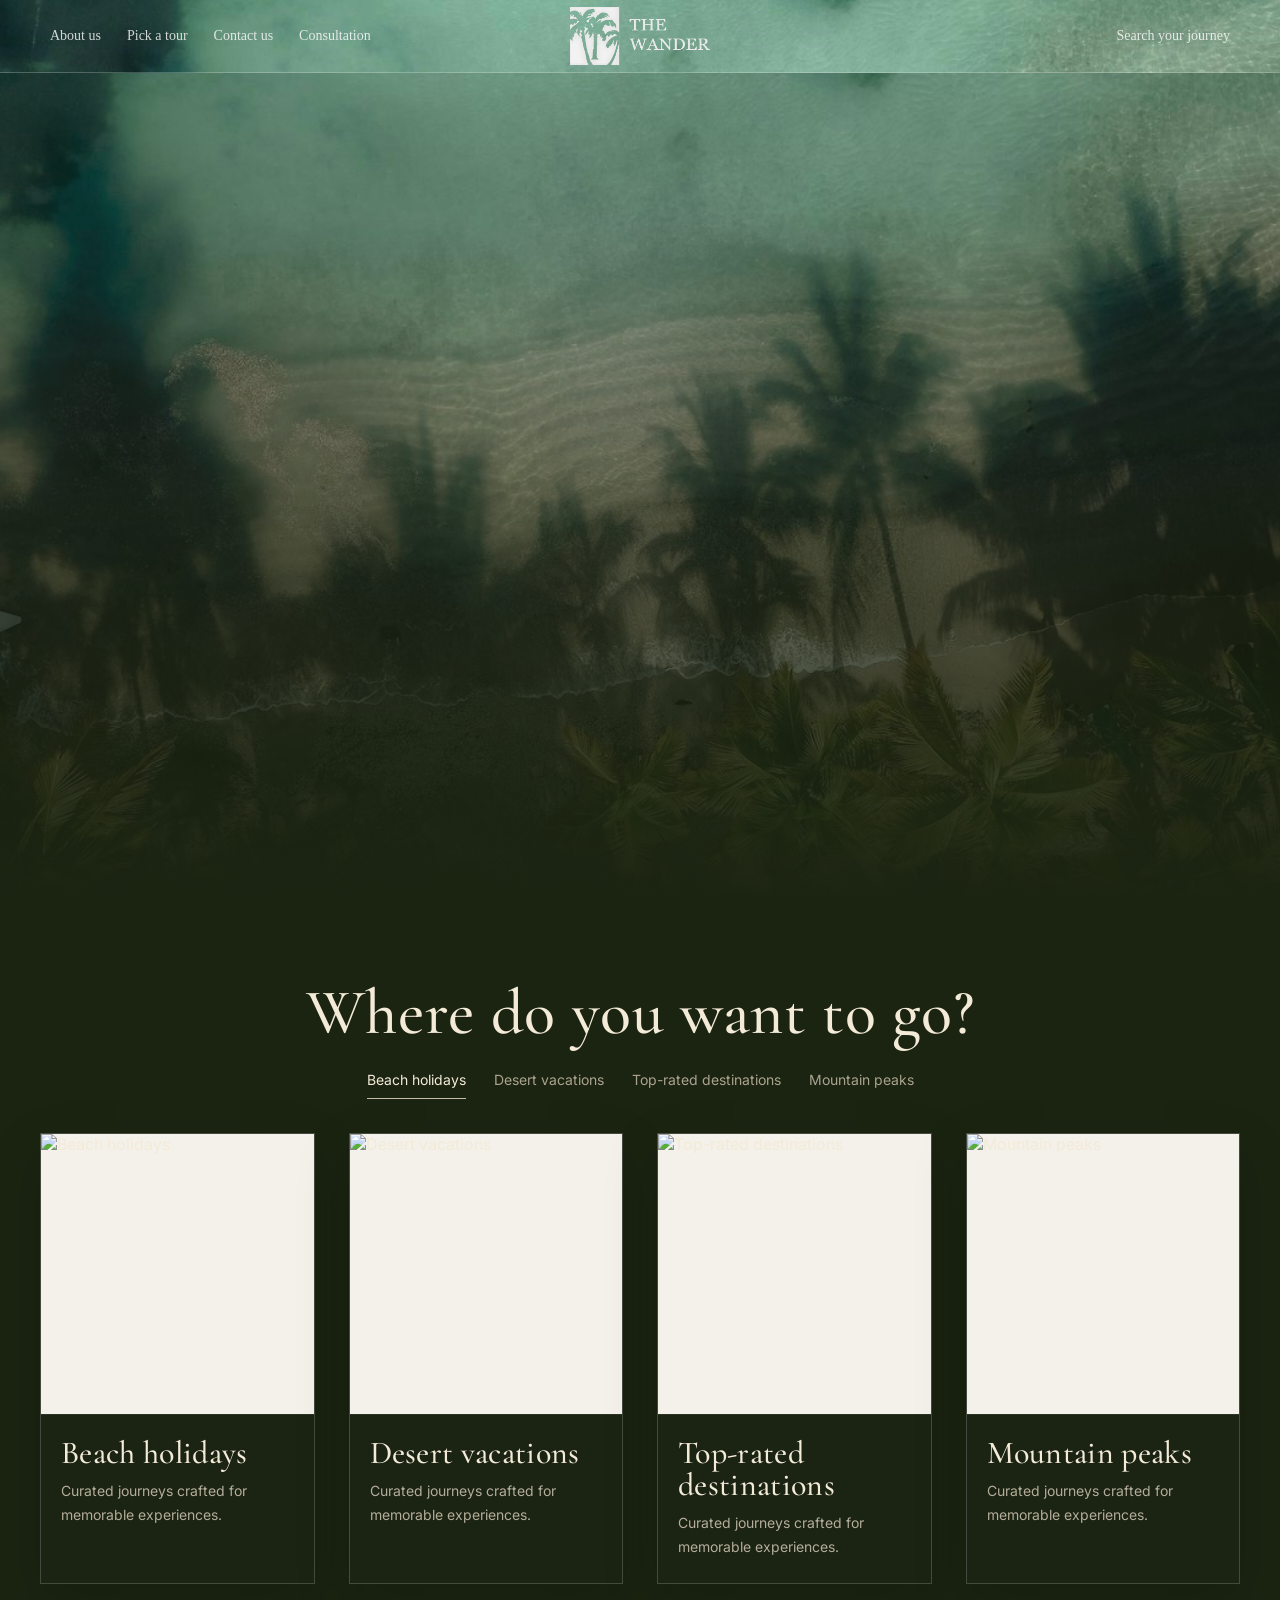
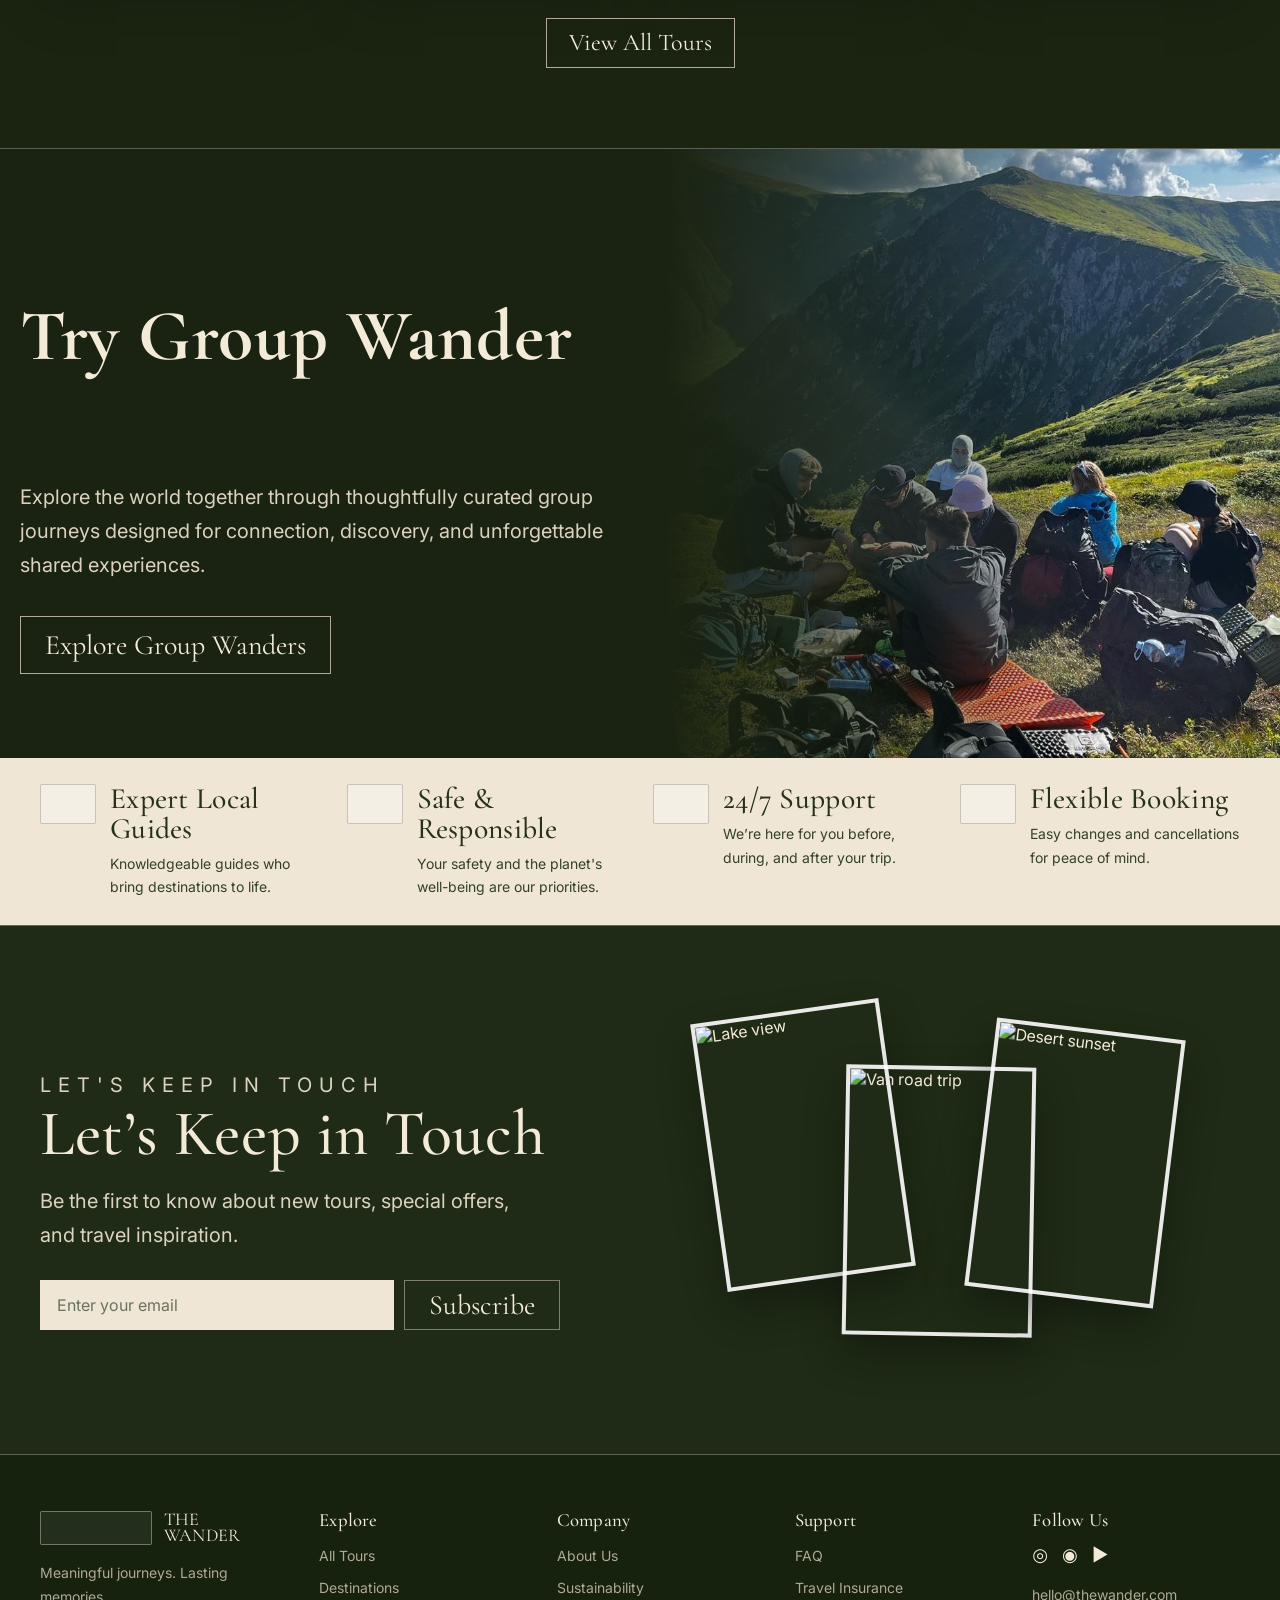
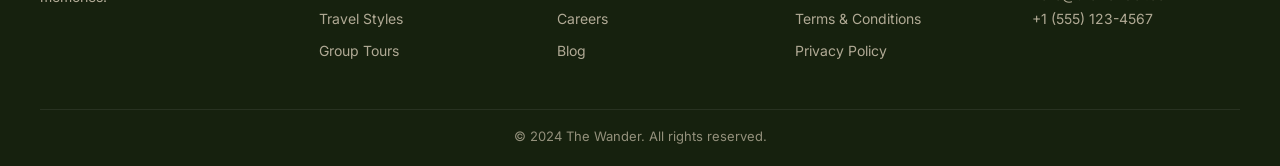
==== the_wander_landing_page_html.html @ 87c117bf "updated project" ====
<!DOCTYPE html>
    <html lang="en">
    <head>
      <meta charset="UTF-8" />
      <meta name="viewport" content="width=device-width, initial-scale=1.0" />
      <title>The Wander</title>
      <link rel="preconnect" href="https://fonts.googleapis.com">
      <link rel="preconnect" href="https://fonts.gstatic.com" crossorigin>
      <link href="https://fonts.googleapis.com/css2?family=Cormorant+Garamond:wght@400;500;600;700&family=Inter:wght@400;500;600&display=swap" rel="stylesheet">
      <style>
        :root {
          --bg: #1f2b16;
          --bg-2: #1b2411;
          --green: #202b16;
          --cream: #f3ead8;
          --cream-2: #efe6d6;
          --line: rgba(255, 255, 255, 0.18);
          --line-2: rgba(255, 255, 255, 0.3);
          --muted: rgba(243, 234, 216, 0.78);
        }

        * { box-sizing: border-box; }
        html { scroll-behavior: smooth; }
        body {
          margin: 0;
          font-family: 'Inter', system-ui, sans-serif;
          background: var(--bg);
          color: var(--cream);
        }
        a { color: inherit; text-decoration: none; }
        img { display: block; width: 100%; height: 100%; object-fit: cover; }

        .container {
          width: min(1200px, calc(100% - 40px));
          margin: 0 auto;
        }

        .serif {
          font-family: 'Cormorant Garamond', Georgia, serif;
          letter-spacing: 0.01em;
        }

          .topbar {
              position: relative;
              z-index: 20;
              background-image: url('header.jpg');
              background-size: cover;
              background-position: center;
              background-repeat: no-repeat;
              border-bottom: 1px solid rgba(255,255,255,0.22);
              backdrop-filter: blur(20px);
          }

          .topbar .container {
              width: 100%;
              padding: 0 50px;
          }
        .logo-image {
              width: 140px;
              height: auto;
              object-fit: contain;
              display: block;
          }
        .topbar-inner {
          min-height: 72px;
          display: grid;
          grid-template-columns: 1fr auto 1fr;
          align-items: center;
          gap: 20px;
        }
          .nav {
              display: flex;
              align-items: center;
              gap: 26px;
              font-size: 14px;
              color: rgba(255, 255, 255,0.8);
              white-space: nowrap;
              font-family: Georgia, serif;
          }


              .nav.left {
                  justify-content: flex-start;
                  justify-self: start;
              }


        .nav.right {
                  justify-content: flex-end;
                  justify-self: end;
              }
        .nav a:hover { color: #fff; }

        .brand {
          display: inline-flex;
          align-items: center;
          gap: 12px;
          justify-self: center;
        }
        .logo-placeholder {
          width: 112px;
          height: 34px;
          border: 1px solid rgba(255,255,255,0.35);
          background: rgba(255,255,255,0.06);
          border-radius: 2px;
          display: inline-block;
          flex-shrink: 0;
        }
        .feature-icon-placeholder {
          width: 56px;
          height: 40px;
          border: 1px solid rgba(38,49,26,0.22);
          background: rgba(255,255,255,0.35);
          border-radius: 2px;
          flex-shrink: 0;
        }
        .brand-text {
          line-height: 0.88;
          text-align: left;
          font-size: 18px;
        }
        .brand-text span { display: block; }

        .hero {
          position: relative;
          min-height: 92vh;
          overflow: hidden;
          border-bottom: none;
        }
          .hero-bg {
              position: absolute;
              inset: 0;
              background: radial-gradient(circle at 50% 30%, rgba(255,255,255,0.12), transparent 24%), linear-gradient(180deg, rgba(18, 28, 14, 0.18) 0%, #1b2411 100%), url('main_bg.jpg') center/cover no-repeat;
          }
          .hero-content {
              display: flex;
              align-items: flex-end;
              padding: 60px 0 40px;
          }
          .hero-copy {
              max-width: 600px;
              margin-left: 0;
          }
          .hero-main {
              display: flex;
              align-items: center;
              justify-content: space-between;
              gap: 40px;
              width: 100%;
          }
        h1 {
          margin: 0;
          font-size: clamp(3.5rem, 9vw, 6.8rem);
          line-height: 0.94;
          font-weight: 600;
          color: #fff7ea;
        }
          h2 {
              display: block;
              font-size: 4.5em;
              margin-block-start: 0.83em;
              margin-block-end: 0.83em;
              margin-inline-start: 0px;
              margin-inline-end: 0px;
              font-weight: bold;
              unicode-bidi: isolate;
          }
          .hero h1,
          .hero p {
              font-family: 'Cormorant Garamond', Georgia, serif;
              font-size: clamp(2.6rem, 6vw, 4.5rem)
          }
          .hero-copy p {
              margin: 22px 0 0;
              max-width: 540px;
              font-size: 1rem;
              line-height: 1.6;
              color: rgba(243, 234, 216, 0.92);
          }
        .btn {
          display: inline-flex;
          align-items: center;
          justify-content: center;
          border: 1px solid rgba(239, 228, 209, 0.7);
          padding: 14px 24px;
          font-family: 'Cormorant Garamond', Georgia, serif;
          font-size: 28px;
          line-height: 1;
          color: var(--cream);
          transition: 0.2s ease;
          background: transparent;
        }
        .btn:hover { background: rgba(246, 236, 220, 0.08); }
        .hero-cta {
          display: flex;
          justify-content: flex-end;
        }

        .section {
          padding: 80px 0;
          border-bottom: none;
        }
          .section.dark {
              background: #1b2411;
          }
          .section.alt {
              background: #1a2311;
              border-top: 1px solid rgba(255,255,255,0.28);
              padding: 0;
          }
        .title-center {
          text-align: center;
          margin-bottom: 26px;
        }
        .title-center h2,
        .split-title h2,
        .newsletter h2,
        .footer h3 {
          margin: 0;
          font-family: 'Cormorant Garamond', Georgia, serif;
          font-weight: 500;
          line-height: 1;
          color: var(--cream);
        }
        .title-center h2 { font-size: clamp(2.6rem, 5vw, 4.4rem); }
        .split-title h2,
        .newsletter h2 { font-size: clamp(2.8rem, 5vw, 4.5rem); }
        .eyebrow {
          margin: 0 0 12px;
          text-transform: uppercase;
          letter-spacing: 0.35em;
          font-size: 11px;
          color: rgba(217, 205, 179, 0.75);
        }

        .tabs {
          display: flex;
          flex-wrap: wrap;
          justify-content: center;
          gap: 28px;
          margin: 0 auto 34px;
          padding: 0;
          list-style: none;
          color: rgba(215, 204, 183, 0.76);
          font-size: 14px;
        }
        .tabs li {
          padding-bottom: 10px;
          border-bottom: 1px solid transparent;
        }
        .tabs li.active {
          color: var(--cream);
          border-bottom-color: rgba(215, 204, 183, 0.9);
        }

        .cards {
          display: grid;
          grid-template-columns: repeat(4, 1fr);
          gap: 34px;
          margin-top: 34px;
        }
        .card {
          border: 1px solid rgba(255,255,255,0.18);
          background: #1b2313;
          overflow: hidden;
          box-shadow: 0 20px 50px rgba(0,0,0,0.18);
        }
        .card .image-wrap {
          height: 280px;
          background: #f4f1ea;
        }
        .card .content {
          padding: 22px 20px 24px;
          border-top: 1px solid rgba(255,255,255,0.08);
        }
        .card h3 {
          margin: 0;
          font-family: 'Cormorant Garamond', Georgia, serif;
          font-size: 2rem;
          font-weight: 500;
          line-height: 1;
        }
        .card p {
          margin: 10px 0 0;
          font-size: 14px;
          line-height: 1.7;
          color: rgba(213, 204, 183, 0.82);
        }

        .center-btn { display: flex; justify-content: center; margin-top: 34px; }
        .center-btn .btn { font-size: 24px; padding: 12px 22px; }

        .split {
          display: grid;
          grid-template-columns: minmax(0, 1fr) 48vw;
          min-height: 520px;
          align-items: stretch;
          width: 100%;
          max-width: 100%;
        }
        .split-copy {
          display: flex;
          align-items: center;
          padding: 84px 0;
        }
        .split-copy p {
          max-width: 620px;
          font-size: 20px;
          line-height: 1.7;
          color: rgba(239, 229, 210, 0.9);
          margin: 0;
        }
        .split-image {
          position: relative;
          min-height: 100%;
          overflow: hidden;
        }
          .split-image::before {
              content: '';
              position: absolute;
              inset: 0;
              background: linear-gradient(90deg, #1a2311 0%,  rgba(31,43,22,0) 70%);
              z-index: 1;
              pointer-events: none;
          }
        .split-image img {
          position: absolute;
          inset: 0;
          width: 100%;
          height: 100%;
          object-fit: cover;
          object-position: center 45%;
        }

        .features {
          background: var(--cream-2);
          color: #26311a;
          padding: 26px 0;
        }
        .feature-grid {
          display: grid;
          grid-template-columns: repeat(4, 1fr);
          gap: 26px;
        }
        .feature {
          display: flex;
          align-items: flex-start;
          gap: 14px;
        }
        .icon {
          width: 44px;
          height: 44px;
          min-width: 44px;
          border-radius: 50%;
          border: 1px solid rgba(38,49,26,0.2);
          display: grid;
          place-items: center;
          font-size: 18px;
          line-height: 1;
        }
        .feature h4 {
          margin: 0;
          font-family: 'Cormorant Garamond', Georgia, serif;
          font-size: 1.85rem;
          font-weight: 500;
          line-height: 1;
        }
        .feature p {
          margin: 8px 0 0;
          font-size: 14px;
          line-height: 1.7;
          color: #33402a;
        }

        .newsletter {
          position: relative;
          overflow: hidden;
          background: #1f2b16;
          padding: 84px 0;
          border-top: 1px solid rgba(255,255,255,0.28);
          border-bottom: none;
        }
        .newsletter .grid {
          display: grid;
          grid-template-columns: 1fr 1fr;
          gap: 40px;
          align-items: center;
        }
        .newsletter p {
          margin: 18px 0 0;
          max-width: 480px;
          font-size: 20px;
          line-height: 1.7;
          color: rgba(239, 229, 210, 0.9);
        }
        .form-row {
          display: flex;
          gap: 10px;
          margin-top: 28px;
          max-width: 520px;
        }
        .form-row input {
          flex: 1;
          height: 50px;
          border: 1px solid rgba(239,228,209,0.25);
          background: var(--cream-2);
          color: #1f2915;
          padding: 0 16px;
          outline: none;
          font: inherit;
        }
        .form-row input::placeholder { color: #6b725f; }
        .form-row button {
          height: 50px;
          border: 1px solid rgba(239,228,209,0.45);
          background: transparent;
          color: var(--cream);
          padding: 0 24px;
          font-family: 'Cormorant Garamond', Georgia, serif;
          font-size: 28px;
          cursor: pointer;
        }
        .polaroids {
          position: relative;
          height: 360px;
        }
        .polaroids img {
          position: absolute;
          width: 190px;
          height: 270px;
          object-fit: cover;
          box-shadow: 0 20px 40px rgba(0,0,0,0.3);
          border: 4px solid rgba(255,255,255,0.9);
        }
        .p1 { left: 48px; top: 0; transform: rotate(-8deg); }
        .p2 { left: 184px; top: 56px; transform: rotate(1deg); }
        .p3 { left: 320px; top: 18px; transform: rotate(7deg); }

        .footer {
          background: #16210e;
          padding: 56px 0 22px;
        }
        .footer-grid {
          display: grid;
          grid-template-columns: 1.2fr 1fr 1fr 1fr 1fr;
          gap: 30px;
        }
        .footer .logo { display: flex; align-items: center; gap: 12px; }
        .footer .logo .brand-text { font-size: 18px; }
        .footer p, .footer li {
          color: rgba(215, 204, 183, 0.8);
          font-size: 14px;
          line-height: 1.7;
          margin: 0;
        }
        .footer ul {
          list-style: none;
          padding: 0;
          margin: 14px 0 0;
        }
        .footer li { margin-bottom: 8px; }
        .socials {
          display: flex;
          gap: 14px;
          margin: 14px 0 18px;
          font-size: 18px;
        }
        .copyright {
          margin-top: 38px;
          padding-top: 18px;
          border-top: 1px solid rgba(255,255,255,0.08);
          text-align: center;
          color: rgba(215, 204, 183, 0.65);
          font-size: 13px;
        }

        @media (max-width: 1100px) {
          .cards, .feature-grid, .footer-grid, .newsletter .grid, .split {
            grid-template-columns: 1fr 1fr;
          }
          .split { min-height: auto; }
          .split-copy { padding: 36px 0; }
          .split-image { min-height: 380px; }
          .p1 { left: 26px; }
          .p2 { left: 164px; }
          .p3 { left: 296px; }
        }

        @media (max-width: 760px) {
          .container { width: min(100% - 24px, 1200px); }
          .topbar-inner {
            grid-template-columns: 1fr auto;
            grid-template-areas:
              "brand brand"
              "nav nav";
            padding: 10px 0 14px;
          }
          .nav.left, .nav.right { display: none; }
          .brand { grid-column: 1 / -1; }
          .hero-content { padding-top: 44px; }
          .hero-cta { justify-content: flex-start; margin-top: 28px; }
          .btn { font-size: 22px; }
          .cards, .feature-grid, .footer-grid, .newsletter .grid, .split { grid-template-columns: 1fr; }
          .split-image { min-height: 320px; }
          .newsletter p, .split-copy p { font-size: 18px; }
          .form-row { flex-direction: column; }
          .form-row button { width: 100%; }
          .polaroids { height: 300px; }
          .polaroids img { width: 150px; height: 220px; }
          .p1 { left: 0; }
          .p2 { left: 100px; top: 34px; }
          .p3 { left: 200px; top: 10px; }
        }
      </style>
    </head>
    <body>
      <header class="topbar">
        <div class="container topbar-inner">
          <nav class="nav left">
            <a href="#about">About us</a>
            <a href="#tours">Pick a tour</a>
            <a href="#contact">Contact us</a>
            <a href="#consultation">Consultation</a>
          </nav>

          <a href="#top" class="brand">
              <img src="logo_1.png" alt="The Wander Logo" class="logo-image">
          </a>

          <nav class="nav right">
            <a href="#search">Search your journey</a>
          </nav>
        </div>
      </header>

      <main id="top">
        <section class="hero">
          <div class="hero-bg"></div>
          <div class="container hero-content">
              <div class="hero-main">
                  <div class="hero-copy">
                      <h1 class="serif">Wander With Intention.</h1>
                      <p>A night of inspiration, connection, and a chance to make a real impact</p>
                  </div>

                  <div class="hero-cta">
                      <a class="btn" href="#tours">Find Your Trip</a>
                  </div>
              </div>
          </div>
        </section>

        <section id="tours" class="section dark">
          <div class="container">
            <div class="title-center">
              <h2 class="serif">Where do you want to go?</h2>
            </div>

            <ul class="tabs">
              <li class="active">Beach holidays</li>
              <li>Desert vacations</li>
              <li>Top-rated destinations</li>
              <li>Mountain peaks</li>
            </ul>

            <div class="cards">
              <article class="card">
                <div class="image-wrap"><img src="https://images.unsplash.com/photo-1500375592092-40eb2168fd21?auto=format&fit=crop&w=900&q=80" alt="Beach holidays"></div>
                <div class="content">
                  <h3 class="serif">Beach holidays</h3>
                  <p>Curated journeys crafted for memorable experiences.</p>
                </div>
              </article>
              <article class="card">
                <div class="image-wrap"><img src="https://images.unsplash.com/photo-1509316785289-025f5b846b35?auto=format&fit=crop&w=900&q=80" alt="Desert vacations"></div>
                <div class="content">
                  <h3 class="serif">Desert vacations</h3>
                  <p>Curated journeys crafted for memorable experiences.</p>
                </div>
              </article>
              <article class="card">
                <div class="image-wrap"><img src="https://images.unsplash.com/photo-1501785888041-af3ef285b470?auto=format&fit=crop&w=900&q=80" alt="Top-rated destinations"></div>
                <div class="content">
                  <h3 class="serif">Top-rated destinations</h3>
                  <p>Curated journeys crafted for memorable experiences.</p>
                </div>
              </article>
              <article class="card">
                <div class="image-wrap"><img src="https://images.unsplash.com/photo-1464822759023-fed622ff2c3b?auto=format&fit=crop&w=900&q=80" alt="Mountain peaks"></div>
                <div class="content">
                  <h3 class="serif">Mountain peaks</h3>
                  <p>Curated journeys crafted for memorable experiences.</p>
                </div>
              </article>
            </div>

            <div class="center-btn">
              <a class="btn" href="#">View All Tours</a>
            </div>
          </div>
        </section>

        <section id="about" class="section alt">
          <div class="split">
            <div class="split-copy">
              <div class="container">
              <div>
                <h2 class="serif">Try Group Wander</h2>
                <p style="margin-top: 100px;">
                  Explore the world together through thoughtfully curated group journeys designed for connection,
                  discovery, and unforgettable shared experiences.
                </p>
                <div style="margin-top: 34px;">
                  <a class="btn" href="#contact">Explore Group Wanders</a>
                </div>
              </div>
            </div>
            </div>
            <div class="split-image">
              <img src="group.png" alt="Group hiking">
            </div>
          </div>
        </section>

        <section class="features">
          <div class="container feature-grid">
            <div class="feature">
              <div class="feature-icon-placeholder" aria-hidden="true"></div>
              <div>
                <h4 class="serif">Expert Local Guides</h4>
                <p>Knowledgeable guides who bring destinations to life.</p>
              </div>
            </div>
            <div class="feature">
              <div class="feature-icon-placeholder" aria-hidden="true"></div>
              <div>
                <h4 class="serif">Safe &amp; Responsible</h4>
                <p>Your safety and the planet's well-being are our priorities.</p>
              </div>
            </div>
            <div class="feature">
              <div class="feature-icon-placeholder" aria-hidden="true"></div>
              <div>
                <h4 class="serif">24/7 Support</h4>
                <p>We’re here for you before, during, and after your trip.</p>
              </div>
            </div>
            <div class="feature">
              <div class="feature-icon-placeholder" aria-hidden="true"></div>
              <div>
                <h4 class="serif">Flexible Booking</h4>
                <p>Easy changes and cancellations for peace of mind.</p>
              </div>
            </div>
          </div>
        </section>

        <section id="consultation" class="newsletter">
          <div class="container grid">
            <div>
              <p class="eyebrow">Let's Keep in Touch</p>
              <h2 class="serif">Let’s Keep in Touch</h2>
              <p>Be the first to know about new tours, special offers, and travel inspiration.</p>
              <div class="form-row">
                <input type="email" placeholder="Enter your email" />
                <button type="button">Subscribe</button>
              </div>
            </div>

            <div class="polaroids" aria-hidden="true">
              <img class="p1" src="https://images.unsplash.com/photo-1506744038136-46273834b3fb?auto=format&fit=crop&w=700&q=80" alt="Lake view" />
              <img class="p2" src="https://images.unsplash.com/photo-1500530855697-b586d89ba3ee?auto=format&fit=crop&w=700&q=80" alt="Van road trip" />
              <img class="p3" src="https://images.unsplash.com/photo-1507525428034-b723cf961d3e?auto=format&fit=crop&w=700&q=80" alt="Desert sunset" />
            </div>
          </div>
        </section>
      </main>

      <footer id="contact" class="footer" style="border-top: 1px solid rgba(255,255,255,0.28);">
        <div class="container">
          <div class="footer-grid">
            <div>
              <div class="logo">
                <div class="logo-placeholder" aria-hidden="true"></div>
                <div class="brand-text serif">
                  <span>THE</span>
                  <span>WANDER</span>
                </div>
              </div>
              <p style="margin-top: 16px;">Meaningful journeys. Lasting memories.</p>
            </div>

            <div>
              <h3 class="serif">Explore</h3>
              <ul>
                <li>All Tours</li>
                <li>Destinations</li>
                <li>Travel Styles</li>
                <li>Group Tours</li>
              </ul>
            </div>

            <div>
              <h3 class="serif">Company</h3>
              <ul>
                <li>About Us</li>
                <li>Sustainability</li>
                <li>Careers</li>
                <li>Blog</li>
              </ul>
            </div>

            <div>
              <h3 class="serif">Support</h3>
              <ul>
                <li>FAQ</li>
                <li>Travel Insurance</li>
                <li>Terms &amp; Conditions</li>
                <li>Privacy Policy</li>
              </ul>
            </div>

            <div>
              <h3 class="serif">Follow Us</h3>
              <div class="socials" aria-label="Social links">
                <span>◎</span>
                <span>◉</span>
                <span>▶</span>
              </div>
              <p>hello@thewander.com</p>
              <p>+1 (555) 123-4567</p>
            </div>
          </div>

          <div class="copyright">© 2024 The Wander. All rights reserved.</div>
        </div>
      </footer>
    </body>
    </html>
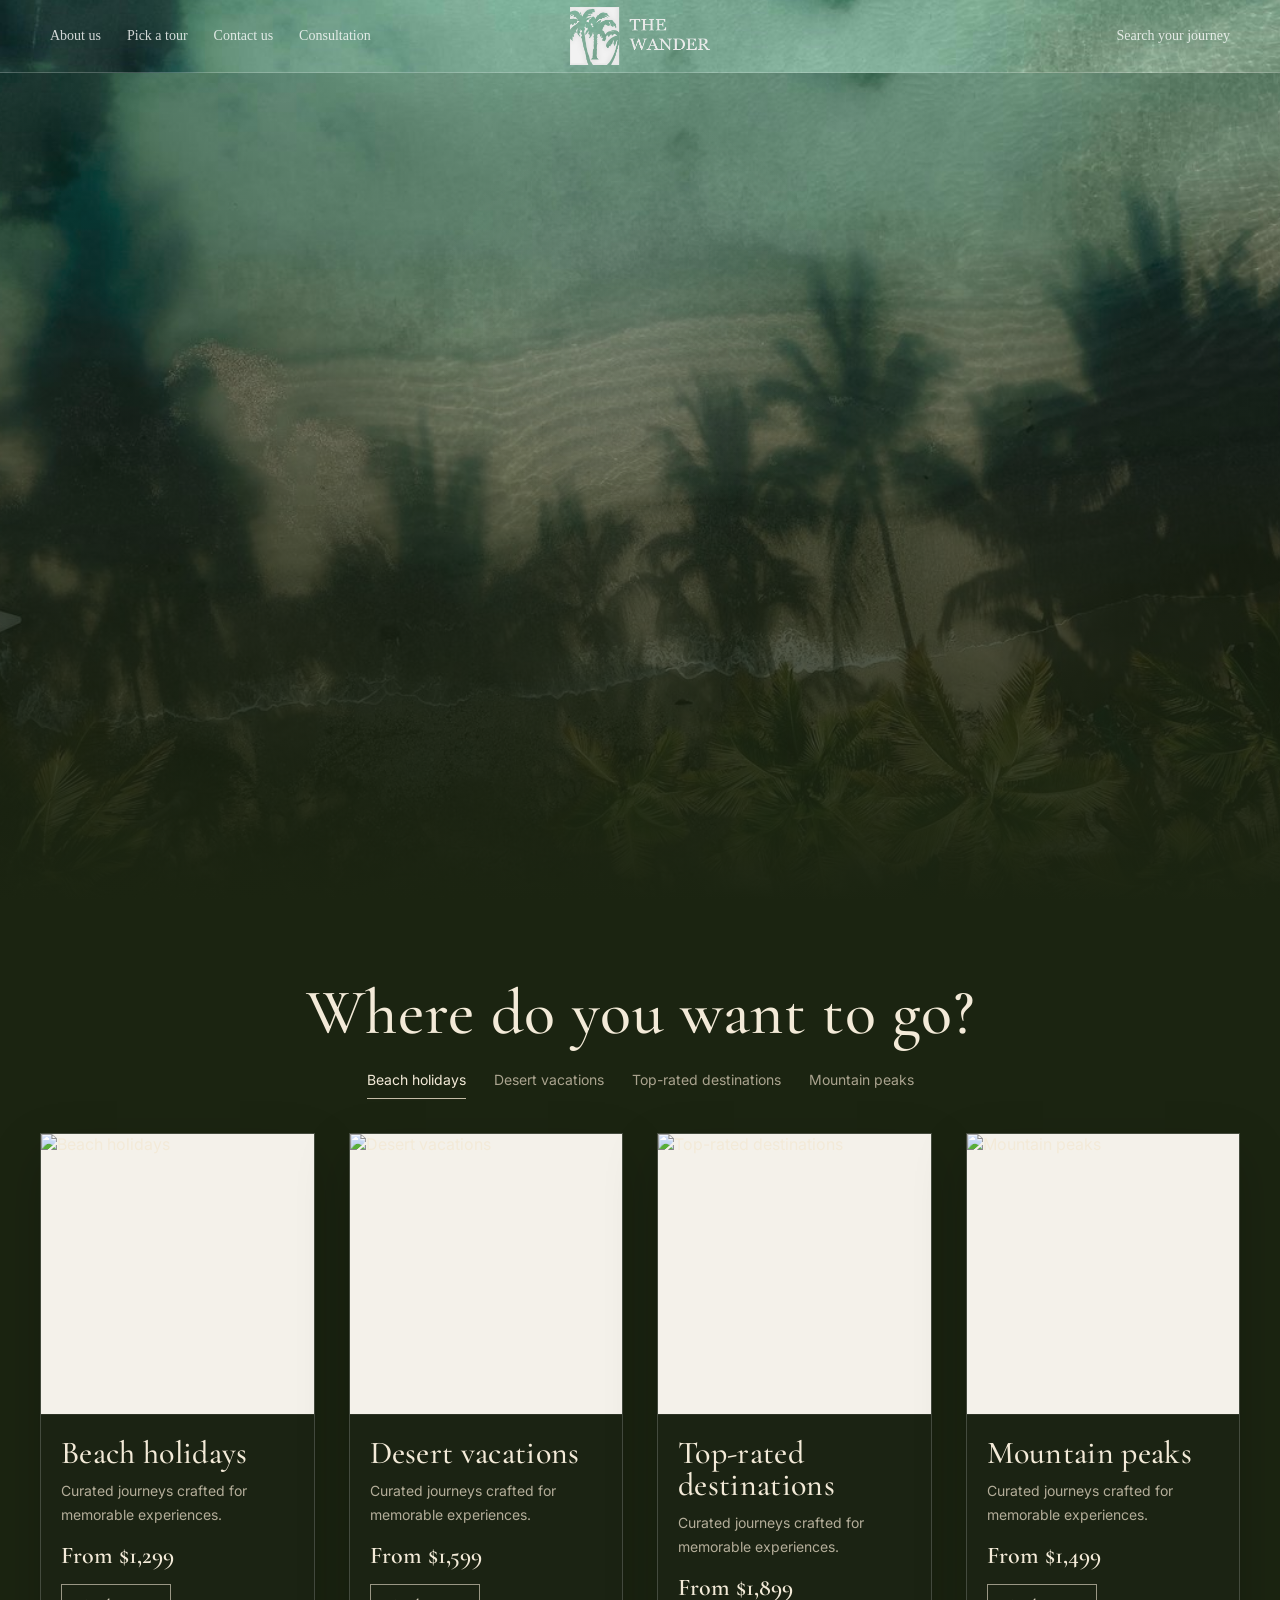
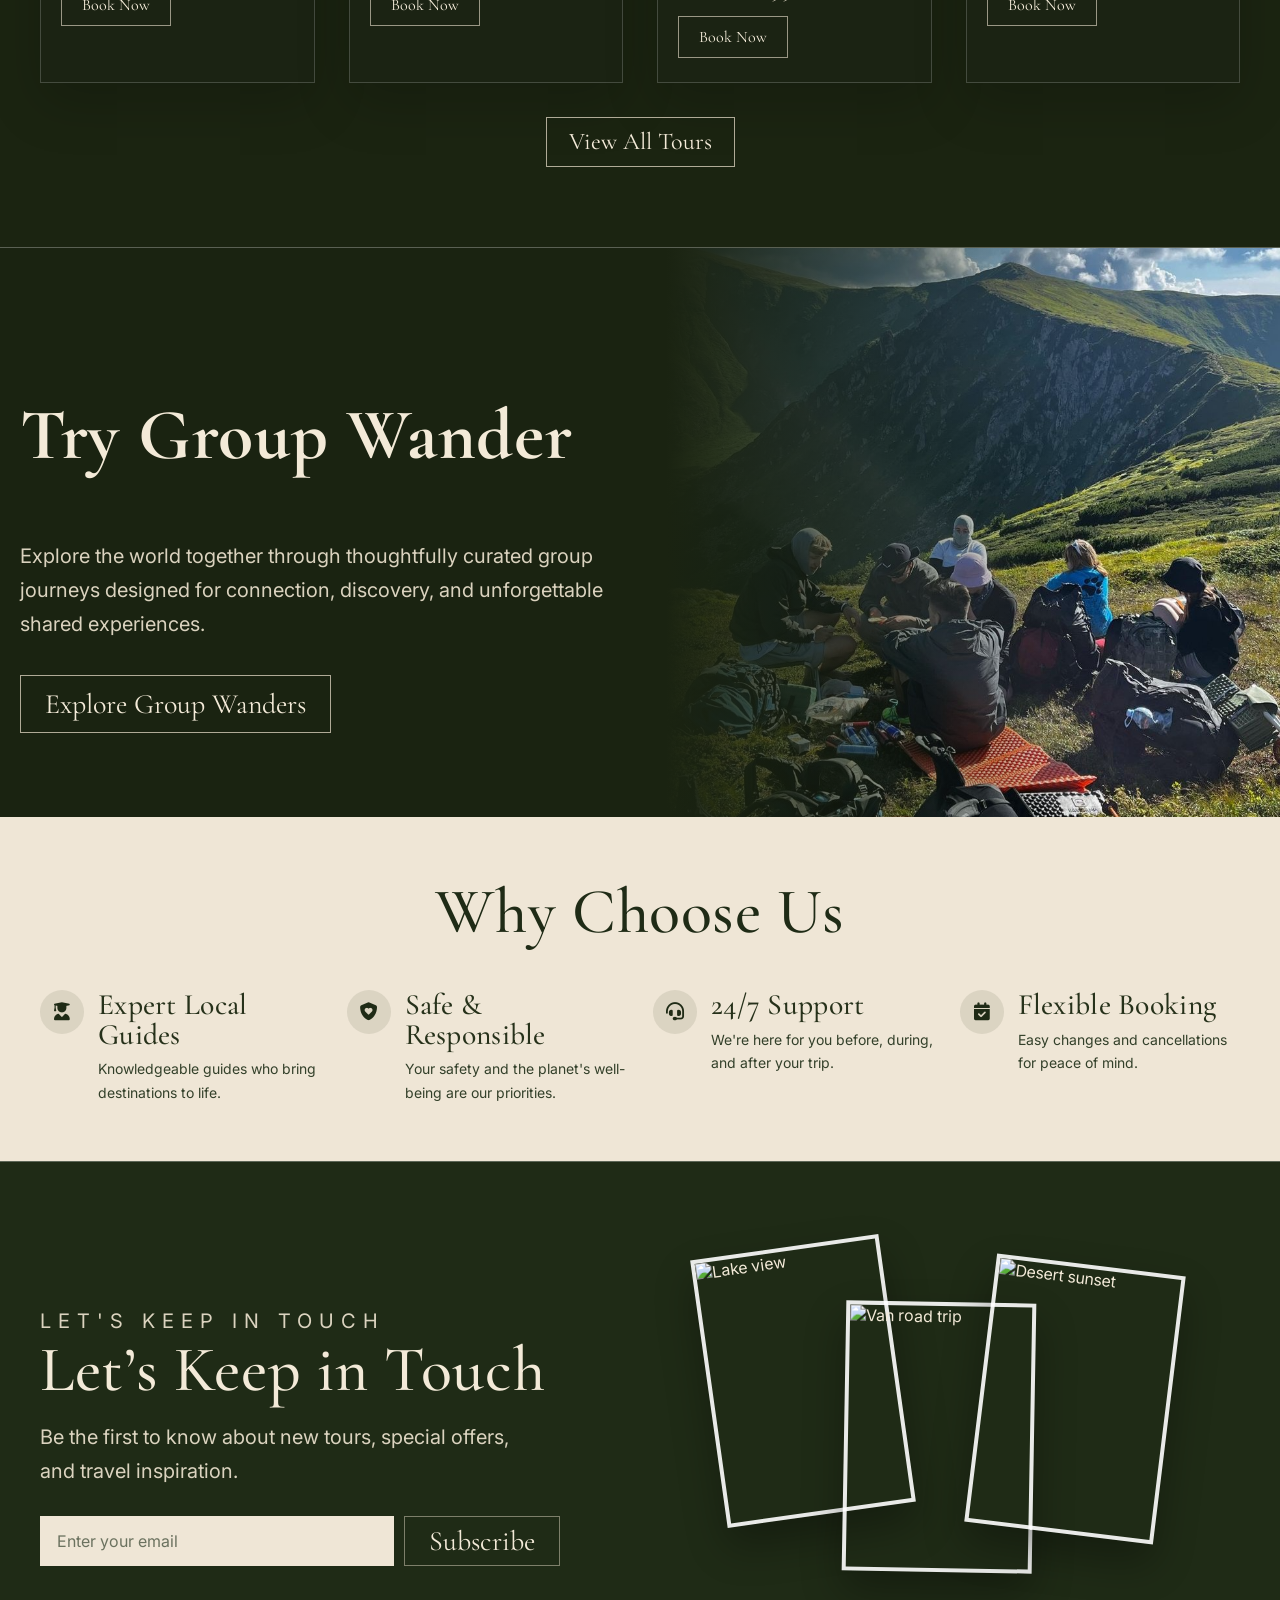
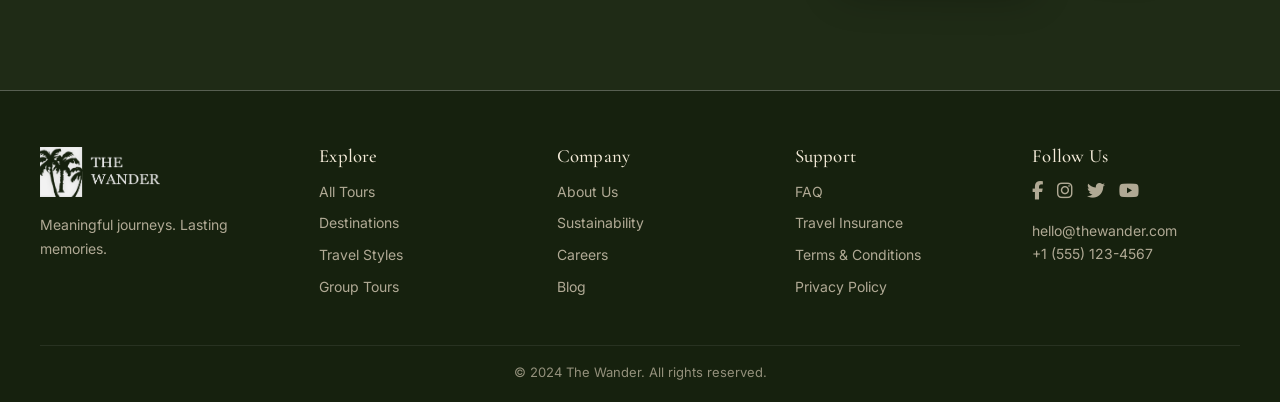
==== commit 5bf6bf50: "Update website with responsive enhancements and new UI elements - Enhanced responsive design with im" ====
--- a/the_wander_landing_page_html.html
+++ b/the_wander_landing_page_html.html
@@ -7,6 +7,7 @@
       <link rel="preconnect" href="https://fonts.googleapis.com">
       <link rel="preconnect" href="https://fonts.gstatic.com" crossorigin>
       <link href="https://fonts.googleapis.com/css2?family=Cormorant+Garamond:wght@400;500;600;700&family=Inter:wght@400;500;600&display=swap" rel="stylesheet">
+      <link rel="stylesheet" href="https://cdnjs.cloudflare.com/ajax/libs/font-awesome/6.4.0/css/all.min.css">
       <style>
         :root {
           --bg: #1f2b16;
@@ -27,8 +28,9 @@
           background: var(--bg);
           color: var(--cream);
         }
-        a { color: inherit; text-decoration: none; }
+        a { color: inherit; text-decoration: none; transition: color 0.3s ease; }
         img { display: block; width: 100%; height: 100%; object-fit: cover; }
+        button { transition: all 0.3s ease; }
 
         .container {
           width: min(1200px, calc(100% - 40px));
@@ -173,9 +175,31 @@
           .hero-copy p {
               margin: 22px 0 0;
               max-width: 540px;
-              font-size: 1rem;
-              line-height: 1.6;
+              font-size: 1.1rem;
+              line-height: 1.7;
               color: rgba(243, 234, 216, 0.92);
+          }
+          .hero-welcome {
+            display: flex;
+            align-items: center;
+            gap: 12px;
+            margin-bottom: 18px;
+          }
+          .hero-welcome-icon {
+            width: 50px;
+            height: 50px;
+            border-radius: 50%;
+            background: rgba(243, 234, 216, 0.1);
+            display: grid;
+            place-items: center;
+            font-size: 20px;
+            color: var(--cream);
+          }
+          .hero-welcome-text {
+            text-transform: uppercase;
+            letter-spacing: 0.2em;
+            font-size: 12px;
+            color: rgba(243, 234, 216, 0.7);
           }
         .btn {
           display: inline-flex;
@@ -286,6 +310,30 @@
           line-height: 1.7;
           color: rgba(213, 204, 183, 0.82);
         }
+        .card-price {
+          display: block;
+          margin-top: 14px;
+          font-family: 'Cormorant Garamond', Georgia, serif;
+          font-size: 1.5rem;
+          color: var(--cream);
+          font-weight: 600;
+        }
+        .card-book-btn {
+          display: inline-block;
+          margin-top: 14px;
+          padding: 10px 20px;
+          border: 1px solid rgba(239, 228, 209, 0.6);
+          background: transparent;
+          color: var(--cream);
+          font-family: 'Cormorant Garamond', Georgia, serif;
+          font-size: 16px;
+          cursor: pointer;
+          transition: all 0.3s ease;
+        }
+        .card-book-btn:hover {
+          background: rgba(246, 236, 220, 0.1);
+          border-color: rgba(239, 228, 209, 0.9);
+        }
 
         .center-btn { display: flex; justify-content: center; margin-top: 34px; }
         .center-btn .btn { font-size: 24px; padding: 12px 22px; }
@@ -335,7 +383,18 @@
         .features {
           background: var(--cream-2);
           color: #26311a;
-          padding: 26px 0;
+          padding: 56px 0;
+        }
+        .features-title {
+          text-align: center;
+          margin-bottom: 40px;
+        }
+        .features-title h2 {
+          font-family: 'Cormorant Garamond', Georgia, serif;
+          font-size: clamp(2.6rem, 5vw, 4rem);
+          font-weight: 500;
+          color: #1f2b16;
+          margin: 0;
         }
         .feature-grid {
           display: grid;
@@ -352,11 +411,12 @@
           height: 44px;
           min-width: 44px;
           border-radius: 50%;
-          border: 1px solid rgba(38,49,26,0.2);
+          background: rgba(38, 49, 26, 0.1);
           display: grid;
           place-items: center;
           font-size: 18px;
           line-height: 1;
+          color: #1f2b16;
         }
         .feature h4 {
           margin: 0;
@@ -464,6 +524,18 @@
           gap: 14px;
           margin: 14px 0 18px;
           font-size: 18px;
+        }
+        .socials a {
+          color: rgba(215, 204, 183, 0.8);
+          transition: color 0.3s ease;
+        }
+        .socials a:hover {
+          color: var(--cream);
+        }
+        .footer-logo-img {
+          width: 120px;
+          height: auto;
+          object-fit: contain;
         }
         .copyright {
           margin-top: 38px;
@@ -539,8 +611,14 @@
           <div class="container hero-content">
               <div class="hero-main">
                   <div class="hero-copy">
+                      <div class="hero-welcome">
+                          <div class="hero-welcome-icon">
+                              <i class="fas fa-compass"></i>
+                          </div>
+                          <span class="hero-welcome-text">Welcome to The Wander</span>
+                      </div>
                       <h1 class="serif">Wander With Intention.</h1>
-                      <p>A night of inspiration, connection, and a chance to make a real impact</p>
+                      <p>Discover transformative journeys that connect you with nature, culture, and like-minded travelers. Every trip is thoughtfully curated to create lasting memories and meaningful experiences.</p>
                   </div>
 
                   <div class="hero-cta">
@@ -569,6 +647,8 @@
                 <div class="content">
                   <h3 class="serif">Beach holidays</h3>
                   <p>Curated journeys crafted for memorable experiences.</p>
+                  <span class="card-price">From $1,299</span>
+                  <button class="card-book-btn">Book Now</button>
                 </div>
               </article>
               <article class="card">
@@ -576,6 +656,8 @@
                 <div class="content">
                   <h3 class="serif">Desert vacations</h3>
                   <p>Curated journeys crafted for memorable experiences.</p>
+                  <span class="card-price">From $1,599</span>
+                  <button class="card-book-btn">Book Now</button>
                 </div>
               </article>
               <article class="card">
@@ -583,6 +665,8 @@
                 <div class="content">
                   <h3 class="serif">Top-rated destinations</h3>
                   <p>Curated journeys crafted for memorable experiences.</p>
+                  <span class="card-price">From $1,899</span>
+                  <button class="card-book-btn">Book Now</button>
                 </div>
               </article>
               <article class="card">
@@ -590,6 +674,8 @@
                 <div class="content">
                   <h3 class="serif">Mountain peaks</h3>
                   <p>Curated journeys crafted for memorable experiences.</p>
+                  <span class="card-price">From $1,499</span>
+                  <button class="card-book-btn">Book Now</button>
                 </div>
               </article>
             </div>
@@ -606,7 +692,7 @@
               <div class="container">
               <div>
                 <h2 class="serif">Try Group Wander</h2>
-                <p style="margin-top: 100px;">
+                <p>
                   Explore the world together through thoughtfully curated group journeys designed for connection,
                   discovery, and unforgettable shared experiences.
                 </p>
@@ -623,33 +709,38 @@
         </section>
 
         <section class="features">
-          <div class="container feature-grid">
-            <div class="feature">
-              <div class="feature-icon-placeholder" aria-hidden="true"></div>
-              <div>
-                <h4 class="serif">Expert Local Guides</h4>
-                <p>Knowledgeable guides who bring destinations to life.</p>
+          <div class="container">
+            <div class="features-title">
+              <h2 class="serif">Why Choose Us</h2>
+            </div>
+            <div class="feature-grid">
+              <div class="feature">
+                <div class="icon"><i class="fas fa-user-graduate"></i></div>
+                <div>
+                  <h4 class="serif">Expert Local Guides</h4>
+                  <p>Knowledgeable guides who bring destinations to life.</p>
+                </div>
               </div>
-            </div>
-            <div class="feature">
-              <div class="feature-icon-placeholder" aria-hidden="true"></div>
-              <div>
-                <h4 class="serif">Safe &amp; Responsible</h4>
-                <p>Your safety and the planet's well-being are our priorities.</p>
+              <div class="feature">
+                <div class="icon"><i class="fas fa-shield-heart"></i></div>
+                <div>
+                  <h4 class="serif">Safe &amp; Responsible</h4>
+                  <p>Your safety and the planet's well-being are our priorities.</p>
+                </div>
               </div>
-            </div>
-            <div class="feature">
-              <div class="feature-icon-placeholder" aria-hidden="true"></div>
-              <div>
-                <h4 class="serif">24/7 Support</h4>
-                <p>We’re here for you before, during, and after your trip.</p>
+              <div class="feature">
+                <div class="icon"><i class="fas fa-headset"></i></div>
+                <div>
+                  <h4 class="serif">24/7 Support</h4>
+                  <p>We're here for you before, during, and after your trip.</p>
+                </div>
               </div>
-            </div>
-            <div class="feature">
-              <div class="feature-icon-placeholder" aria-hidden="true"></div>
-              <div>
-                <h4 class="serif">Flexible Booking</h4>
-                <p>Easy changes and cancellations for peace of mind.</p>
+              <div class="feature">
+                <div class="icon"><i class="fas fa-calendar-check"></i></div>
+                <div>
+                  <h4 class="serif">Flexible Booking</h4>
+                  <p>Easy changes and cancellations for peace of mind.</p>
+                </div>
               </div>
             </div>
           </div>
@@ -681,11 +772,7 @@
           <div class="footer-grid">
             <div>
               <div class="logo">
-                <div class="logo-placeholder" aria-hidden="true"></div>
-                <div class="brand-text serif">
-                  <span>THE</span>
-                  <span>WANDER</span>
-                </div>
+                <img src="logo_1.png" alt="The Wander Logo" class="footer-logo-img">
               </div>
               <p style="margin-top: 16px;">Meaningful journeys. Lasting memories.</p>
             </div>
@@ -723,9 +810,10 @@
             <div>
               <h3 class="serif">Follow Us</h3>
               <div class="socials" aria-label="Social links">
-                <span>◎</span>
-                <span>◉</span>
-                <span>▶</span>
+                <a href="#" aria-label="Facebook"><i class="fab fa-facebook-f"></i></a>
+                <a href="#" aria-label="Instagram"><i class="fab fa-instagram"></i></a>
+                <a href="#" aria-label="Twitter"><i class="fab fa-twitter"></i></a>
+                <a href="#" aria-label="YouTube"><i class="fab fa-youtube"></i></a>
               </div>
               <p>hello@thewander.com</p>
               <p>+1 (555) 123-4567</p>
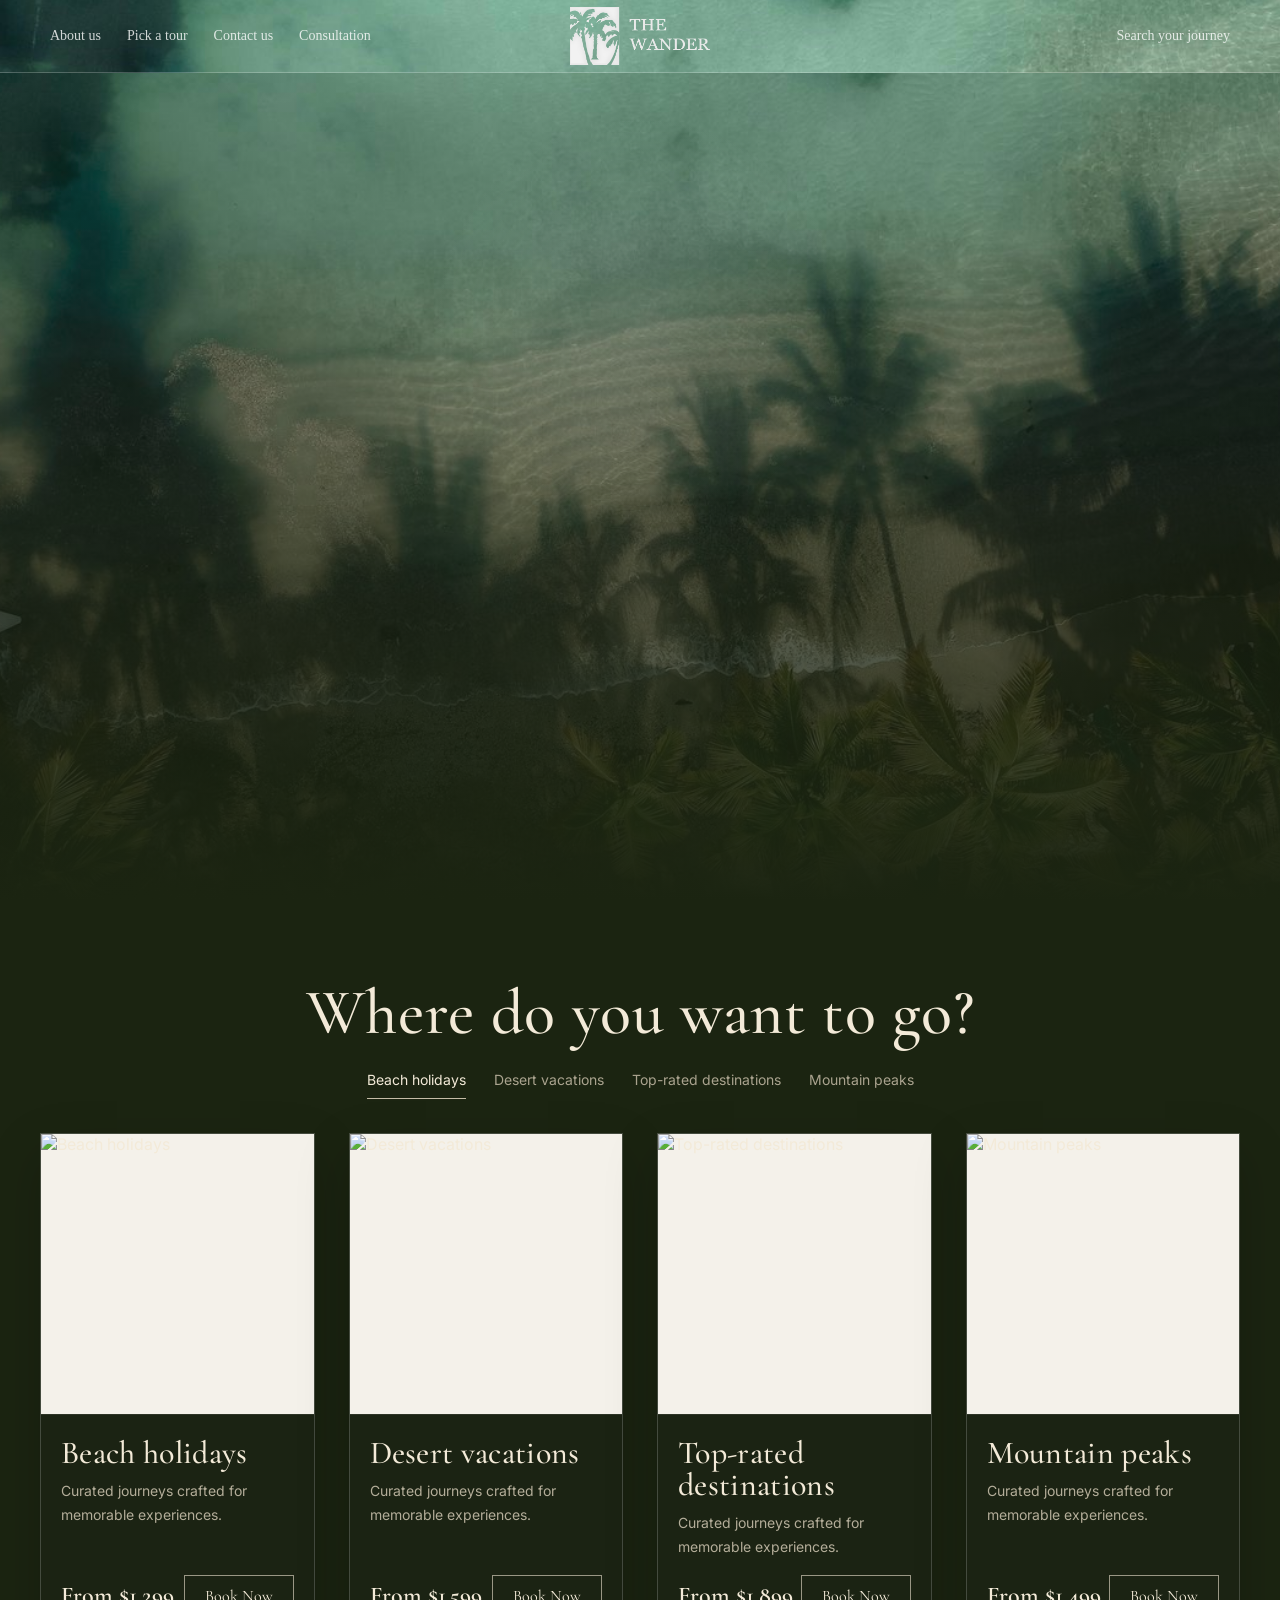
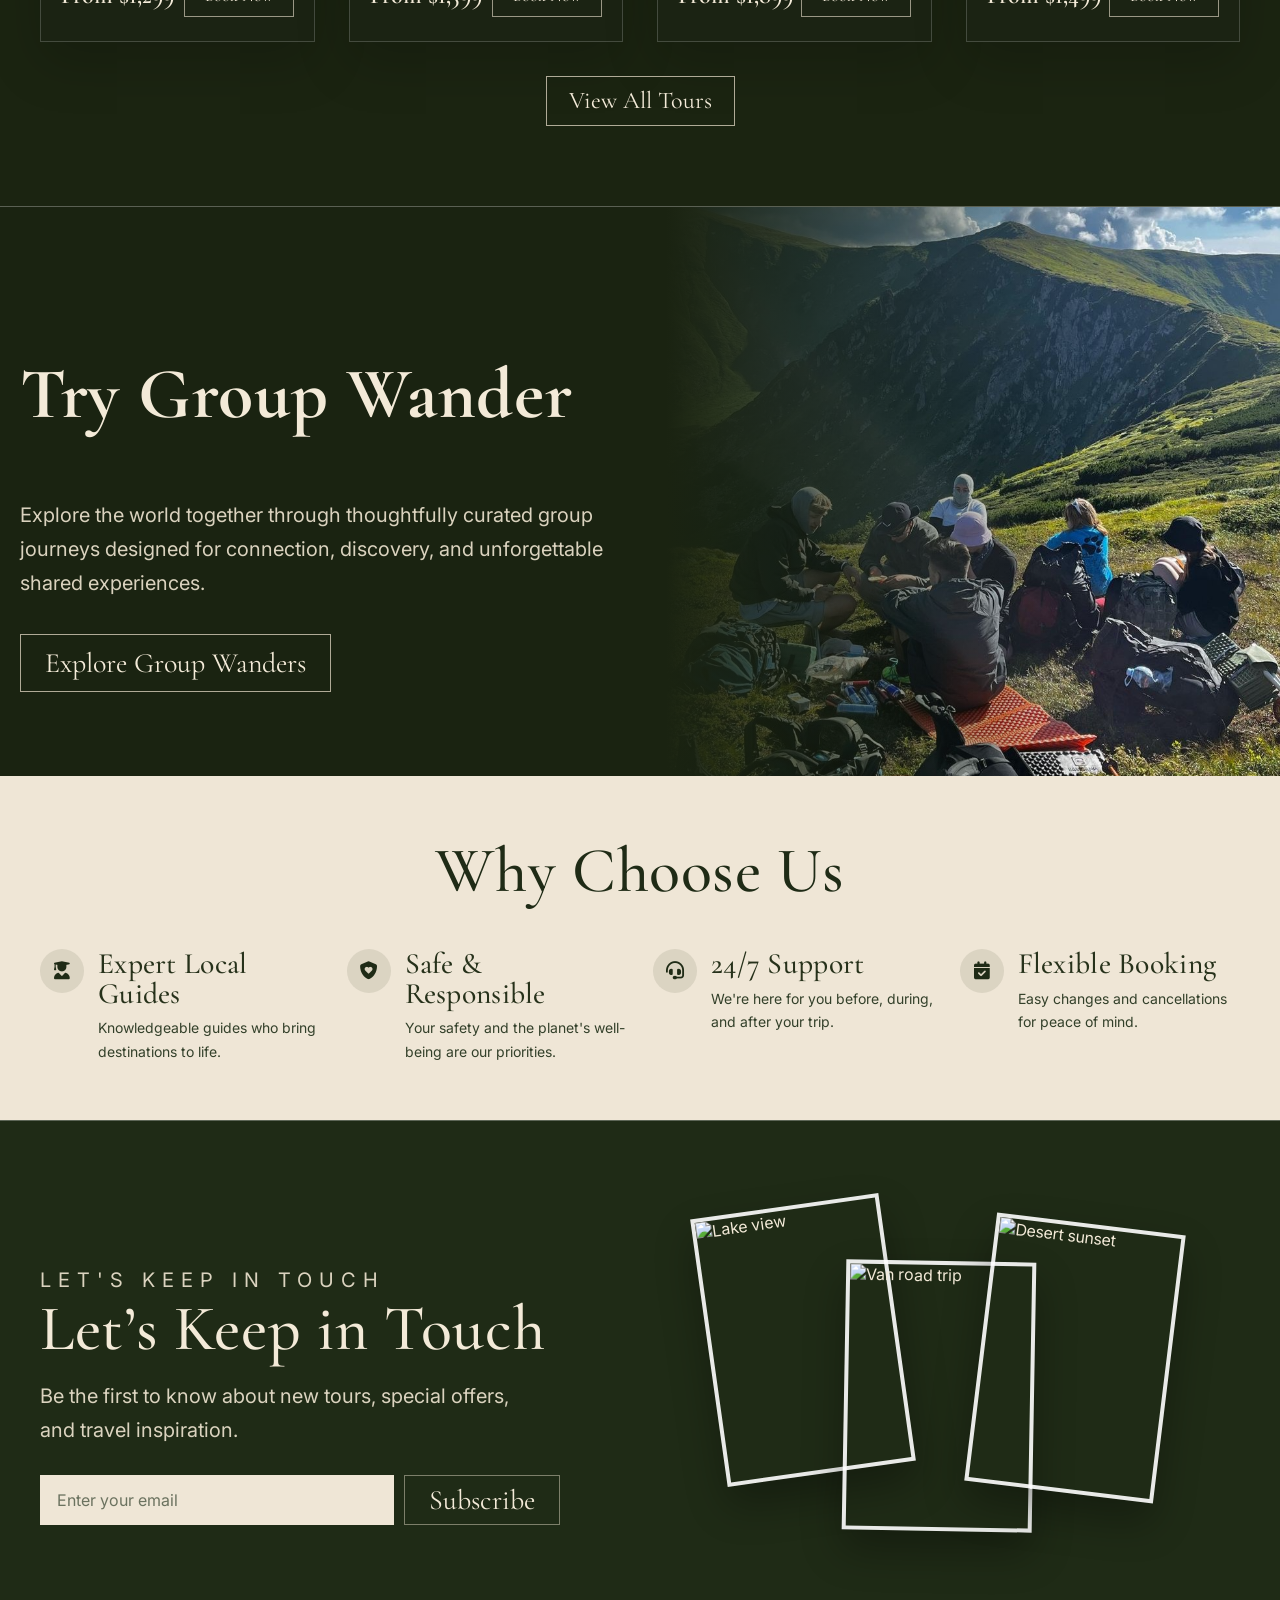
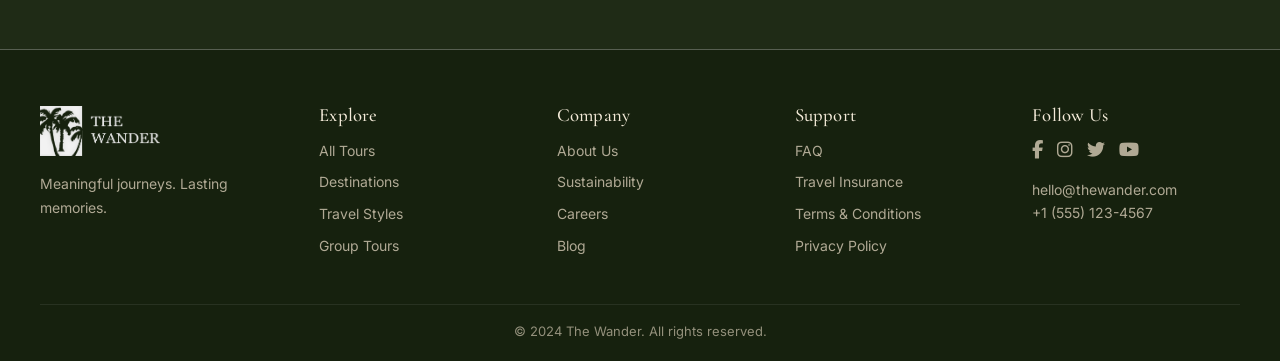
==== commit 9682be74: "update branch" ====
--- a/the_wander_landing_page_html.html
+++ b/the_wander_landing_page_html.html
@@ -136,18 +136,19 @@
           }
           .hero-content {
               display: flex;
-              align-items: flex-end;
-              padding: 60px 0 40px;
+              align-items: center;
+              padding: 120px 0 80px;
+              min-height: 92vh;
           }
           .hero-copy {
-              max-width: 600px;
+              max-width: 700px;
               margin-left: 0;
           }
           .hero-main {
               display: flex;
               align-items: center;
               justify-content: space-between;
-              gap: 40px;
+              gap: 60px;
               width: 100%;
           }
         h1 {
@@ -178,6 +179,7 @@
               font-size: 1.1rem;
               line-height: 1.7;
               color: rgba(243, 234, 216, 0.92);
+              font-family: 'Inter', system-ui, sans-serif !important;
           }
           .hero-welcome {
             display: flex;
@@ -271,6 +273,11 @@
         .tabs li {
           padding-bottom: 10px;
           border-bottom: 1px solid transparent;
+          cursor: pointer;
+          transition: all 0.3s ease;
+        }
+        .tabs li:hover {
+          color: var(--cream);
         }
         .tabs li.active {
           color: var(--cream);
@@ -288,14 +295,31 @@
           background: #1b2313;
           overflow: hidden;
           box-shadow: 0 20px 50px rgba(0,0,0,0.18);
+          transition: transform 0.3s ease, box-shadow 0.3s ease;
+          display: flex;
+          flex-direction: column;
+        }
+        .card:hover {
+          transform: translateY(-8px);
+          box-shadow: 0 30px 60px rgba(0,0,0,0.25);
         }
         .card .image-wrap {
           height: 280px;
           background: #f4f1ea;
+          transition: transform 0.3s ease;
+        }
+        .card:hover .image-wrap img {
+          transform: scale(1.05);
+        }
+        .card .image-wrap img {
+          transition: transform 0.3s ease;
         }
         .card .content {
           padding: 22px 20px 24px;
           border-top: 1px solid rgba(255,255,255,0.08);
+          flex: 1;
+          display: flex;
+          flex-direction: column;
         }
         .card h3 {
           margin: 0;
@@ -309,10 +333,16 @@
           font-size: 14px;
           line-height: 1.7;
           color: rgba(213, 204, 183, 0.82);
+          flex: 1;
+        }
+        .card-bottom {
+          display: flex;
+          align-items: center;
+          justify-content: space-between;
+          margin-top: auto;
+          padding-top: 16px;
         }
         .card-price {
-          display: block;
-          margin-top: 14px;
           font-family: 'Cormorant Garamond', Georgia, serif;
           font-size: 1.5rem;
           color: var(--cream);
@@ -320,7 +350,6 @@
         }
         .card-book-btn {
           display: inline-block;
-          margin-top: 14px;
           padding: 10px 20px;
           border: 1px solid rgba(239, 228, 209, 0.6);
           background: transparent;
@@ -556,6 +585,12 @@
           .p1 { left: 26px; }
           .p2 { left: 164px; }
           .p3 { left: 296px; }
+          .hero-main {
+            flex-direction: column;
+            align-items: flex-start;
+            gap: 30px;
+          }
+          .hero-cta { justify-content: flex-start; }
         }
 
         @media (max-width: 760px) {
@@ -582,6 +617,11 @@
           .p1 { left: 0; }
           .p2 { left: 100px; top: 34px; }
           .p3 { left: 200px; top: 10px; }
+          .hero-main {
+            flex-direction: column;
+            align-items: flex-start;
+            gap: 20px;
+          }
         }
       </style>
     </head>
@@ -647,8 +687,10 @@
                 <div class="content">
                   <h3 class="serif">Beach holidays</h3>
                   <p>Curated journeys crafted for memorable experiences.</p>
-                  <span class="card-price">From $1,299</span>
-                  <button class="card-book-btn">Book Now</button>
+                  <div class="card-bottom">
+                    <span class="card-price">From $1,299</span>
+                    <button class="card-book-btn">Book Now</button>
+                  </div>
                 </div>
               </article>
               <article class="card">
@@ -656,8 +698,10 @@
                 <div class="content">
                   <h3 class="serif">Desert vacations</h3>
                   <p>Curated journeys crafted for memorable experiences.</p>
-                  <span class="card-price">From $1,599</span>
-                  <button class="card-book-btn">Book Now</button>
+                  <div class="card-bottom">
+                    <span class="card-price">From $1,599</span>
+                    <button class="card-book-btn">Book Now</button>
+                  </div>
                 </div>
               </article>
               <article class="card">
@@ -665,8 +709,10 @@
                 <div class="content">
                   <h3 class="serif">Top-rated destinations</h3>
                   <p>Curated journeys crafted for memorable experiences.</p>
-                  <span class="card-price">From $1,899</span>
-                  <button class="card-book-btn">Book Now</button>
+                  <div class="card-bottom">
+                    <span class="card-price">From $1,899</span>
+                    <button class="card-book-btn">Book Now</button>
+                  </div>
                 </div>
               </article>
               <article class="card">
@@ -674,8 +720,10 @@
                 <div class="content">
                   <h3 class="serif">Mountain peaks</h3>
                   <p>Curated journeys crafted for memorable experiences.</p>
-                  <span class="card-price">From $1,499</span>
-                  <button class="card-book-btn">Book Now</button>
+                  <div class="card-bottom">
+                    <span class="card-price">From $1,499</span>
+                    <button class="card-book-btn">Book Now</button>
+                  </div>
                 </div>
               </article>
             </div>
@@ -690,7 +738,7 @@
           <div class="split">
             <div class="split-copy">
               <div class="container">
-              <div>
+              <div style="margin-top: 0;">
                 <h2 class="serif">Try Group Wander</h2>
                 <p>
                   Explore the world together through thoughtfully curated group journeys designed for connection,
@@ -823,5 +871,62 @@
           <div class="copyright">© 2024 The Wander. All rights reserved.</div>
         </div>
       </footer>
-    </body>
+      <script>
+      // Tab switching functionality
+      document.addEventListener('DOMContentLoaded', function() {
+        const tabs = document.querySelectorAll('.tabs li');
+        
+        tabs.forEach(tab => {
+          tab.addEventListener('click', function() {
+            // Remove active class from all tabs
+            tabs.forEach(t => t.classList.remove('active'));
+            // Add active class to clicked tab
+            this.classList.add('active');
+            
+            // Get the selected category
+            const category = this.textContent.trim();
+            
+            // Update card images and titles based on selected tab
+            const cards = document.querySelectorAll('.card');
+            const cardData = {
+              'Beach holidays': {
+                img: 'https://images.unsplash.com/photo-1500375592092-40eb2168fd21?auto=format&fit=crop&w=900&q=80',
+                title: 'Beach holidays',
+                price: 'From $1,299'
+              },
+              'Desert vacations': {
+                img: 'https://images.unsplash.com/photo-1509316785289-025f5b846b35?auto=format&fit=crop&w=900&q=80',
+                title: 'Desert vacations',
+                price: 'From $1,599'
+              },
+              'Top-rated destinations': {
+                img: 'https://images.unsplash.com/photo-1501785888041-af3ef285b470?auto=format&fit=crop&w=900&q=80',
+                title: 'Top-rated destinations',
+                price: 'From $1,899'
+              },
+              'Mountain peaks': {
+                img: 'https://images.unsplash.com/photo-1464822759023-fed622ff2c3b?auto=format&fit=crop&w=900&q=80',
+                title: 'Mountain peaks',
+                price: 'From $1,499'
+              }
+            };
+            
+            const data = cardData[category];
+            if (data) {
+              cards.forEach((card, index) => {
+                const img = card.querySelector('.image-wrap img');
+                const title = card.querySelector('h3');
+                const price = card.querySelector('.card-price');
+                
+                img.src = data.img;
+                img.alt = data.title;
+                title.textContent = data.title;
+                price.textContent = data.price;
+              });
+            }
+          });
+        });
+      });
+    </script>
+  </body>
     </html>
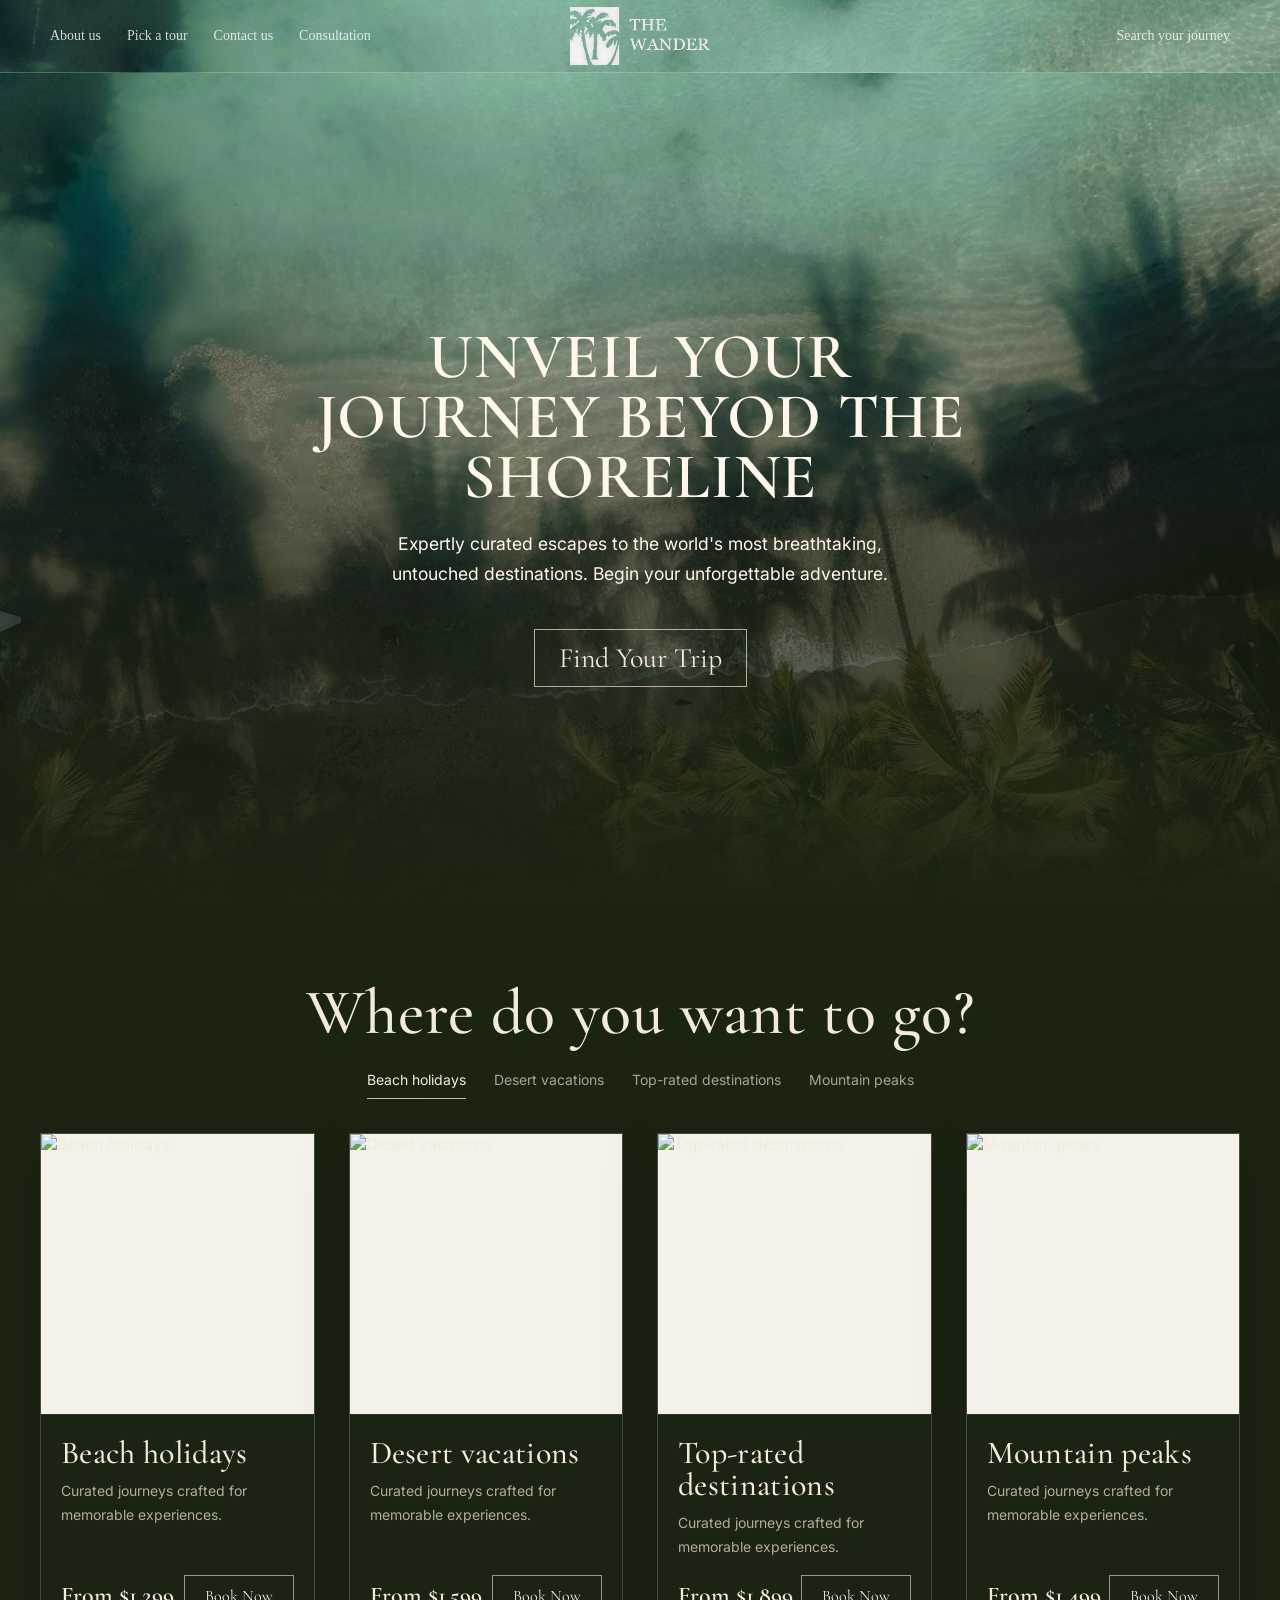
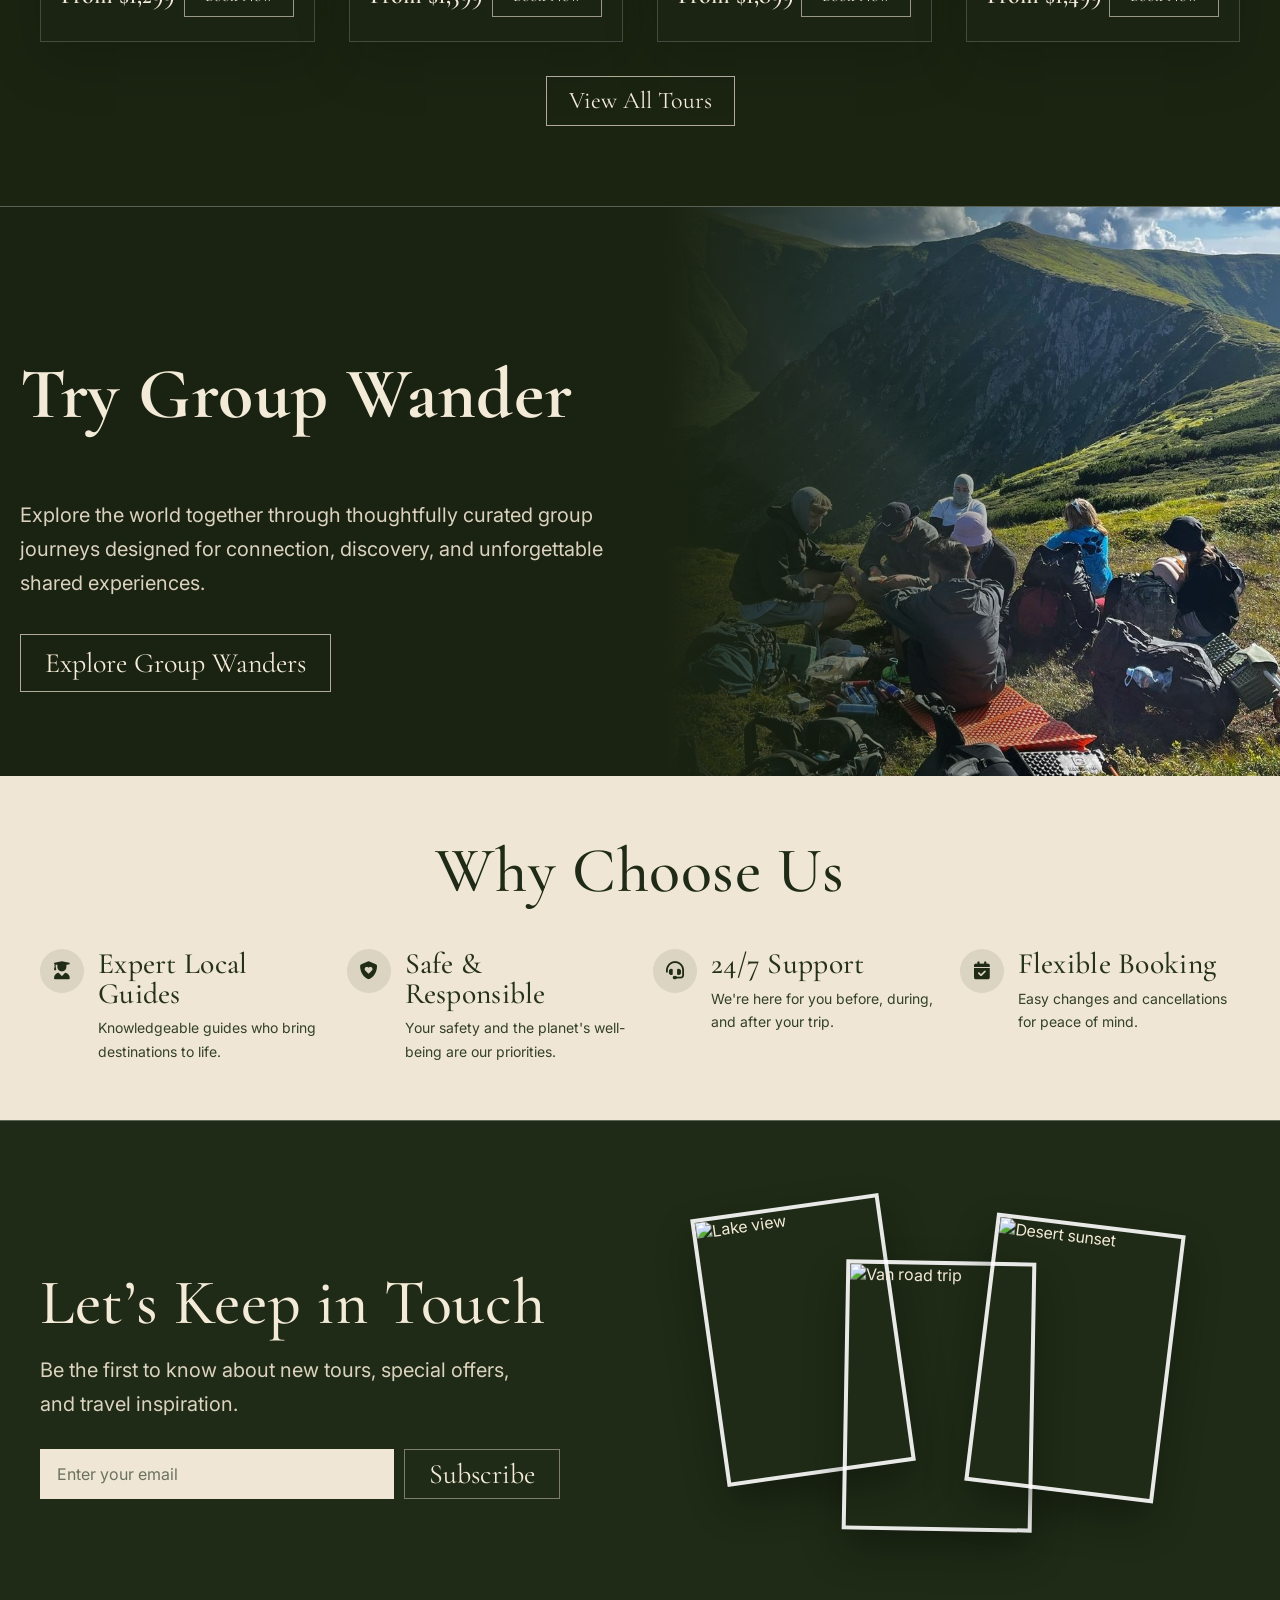
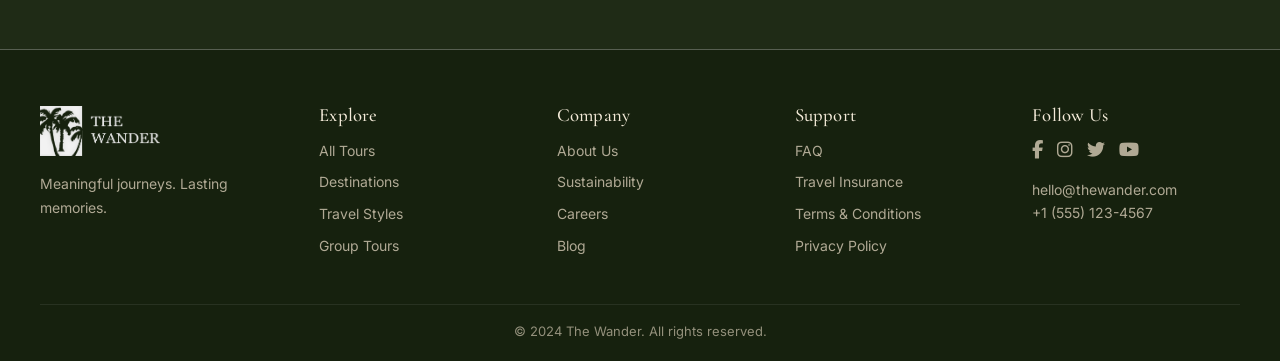
==== commit fcfe8e3c: "Update" ====
--- a/the_wander_landing_page_html.html
+++ b/the_wander_landing_page_html.html
@@ -132,32 +132,37 @@
           .hero-bg {
               position: absolute;
               inset: 0;
-              background: radial-gradient(circle at 50% 30%, rgba(255,255,255,0.12), transparent 24%), linear-gradient(180deg, rgba(18, 28, 14, 0.18) 0%, #1b2411 100%), url('main_bg.jpg') center/cover no-repeat;
+              z-index: -2;
+              background: radial-gradient(circle at 50% 30%, rgba(255,255,255,0.12), transparent 24%), linear-gradient(180deg, rgba(18, 28, 14, 0) 0%,rgba(18, 28, 14, 0.5) 50%, #1b2411 100%), url('main_bg.jpg') center/cover no-repeat;
           }
           .hero-content {
               display: flex;
               align-items: center;
+              justify-content: center;
               padding: 120px 0 80px;
               min-height: 92vh;
           }
           .hero-copy {
               max-width: 700px;
               margin-left: 0;
+              text-align: center;
           }
           .hero-main {
               display: flex;
+              flex-direction: column;
               align-items: center;
-              justify-content: space-between;
-              gap: 60px;
+              justify-content: center;
+              gap: 40px;
               width: 100%;
           }
         h1 {
           margin: 0;
-          font-size: clamp(3.5rem, 9vw, 6.8rem);
+          font-size: clamp(3.5rem, 9vw, 4rem);
           line-height: 0.94;
           font-weight: 600;
           color: #fff7ea;
         }
+
           h2 {
               display: block;
               font-size: 4.5em;
@@ -168,22 +173,24 @@
               font-weight: bold;
               unicode-bidi: isolate;
           }
-          .hero h1,
+          .hero h1 {
+              font-family: 'Cormorant Garamond', Georgia, serif;
+          }
           .hero p {
-              font-family: 'Cormorant Garamond', Georgia, serif;
-              font-size: clamp(2.6rem, 6vw, 4.5rem)
+              font-family: 'Inter', system-ui, sans-serif !important;
           }
           .hero-copy p {
-              margin: 22px 0 0;
+              margin: 22px 80px 0;
               max-width: 540px;
               font-size: 1.1rem;
               line-height: 1.7;
-              color: rgba(243, 234, 216, 0.92);
+              color: #fff7ea;
               font-family: 'Inter', system-ui, sans-serif !important;
           }
           .hero-welcome {
             display: flex;
             align-items: center;
+            justify-content: center;
             gap: 12px;
             margin-bottom: 18px;
           }
@@ -219,7 +226,7 @@
         .btn:hover { background: rgba(246, 236, 220, 0.08); }
         .hero-cta {
           display: flex;
-          justify-content: flex-end;
+          justify-content: center;
         }
 
         .section {
@@ -587,10 +594,10 @@
           .p3 { left: 296px; }
           .hero-main {
             flex-direction: column;
-            align-items: flex-start;
+            align-items: center;
             gap: 30px;
           }
-          .hero-cta { justify-content: flex-start; }
+          .hero-cta { justify-content: center; }
         }
 
         @media (max-width: 760px) {
@@ -619,7 +626,7 @@
           .p3 { left: 200px; top: 10px; }
           .hero-main {
             flex-direction: column;
-            align-items: flex-start;
+            align-items: center;
             gap: 20px;
           }
         }
@@ -651,14 +658,9 @@
           <div class="container hero-content">
               <div class="hero-main">
                   <div class="hero-copy">
-                      <div class="hero-welcome">
-                          <div class="hero-welcome-icon">
-                              <i class="fas fa-compass"></i>
-                          </div>
-                          <span class="hero-welcome-text">Welcome to The Wander</span>
-                      </div>
-                      <h1 class="serif">Wander With Intention.</h1>
-                      <p>Discover transformative journeys that connect you with nature, culture, and like-minded travelers. Every trip is thoughtfully curated to create lasting memories and meaningful experiences.</p>
+            
+                      <h1 class="serif">UNVEIL YOUR JOURNEY BEYOD THE SHORELINE</h1>
+                      <p>Expertly curated escapes to the world's most breathtaking, untouched destinations. Begin your unforgettable adventure.</p>
                   </div>
 
                   <div class="hero-cta">
@@ -797,7 +799,6 @@
         <section id="consultation" class="newsletter">
           <div class="container grid">
             <div>
-              <p class="eyebrow">Let's Keep in Touch</p>
               <h2 class="serif">Let’s Keep in Touch</h2>
               <p>Be the first to know about new tours, special offers, and travel inspiration.</p>
               <div class="form-row">
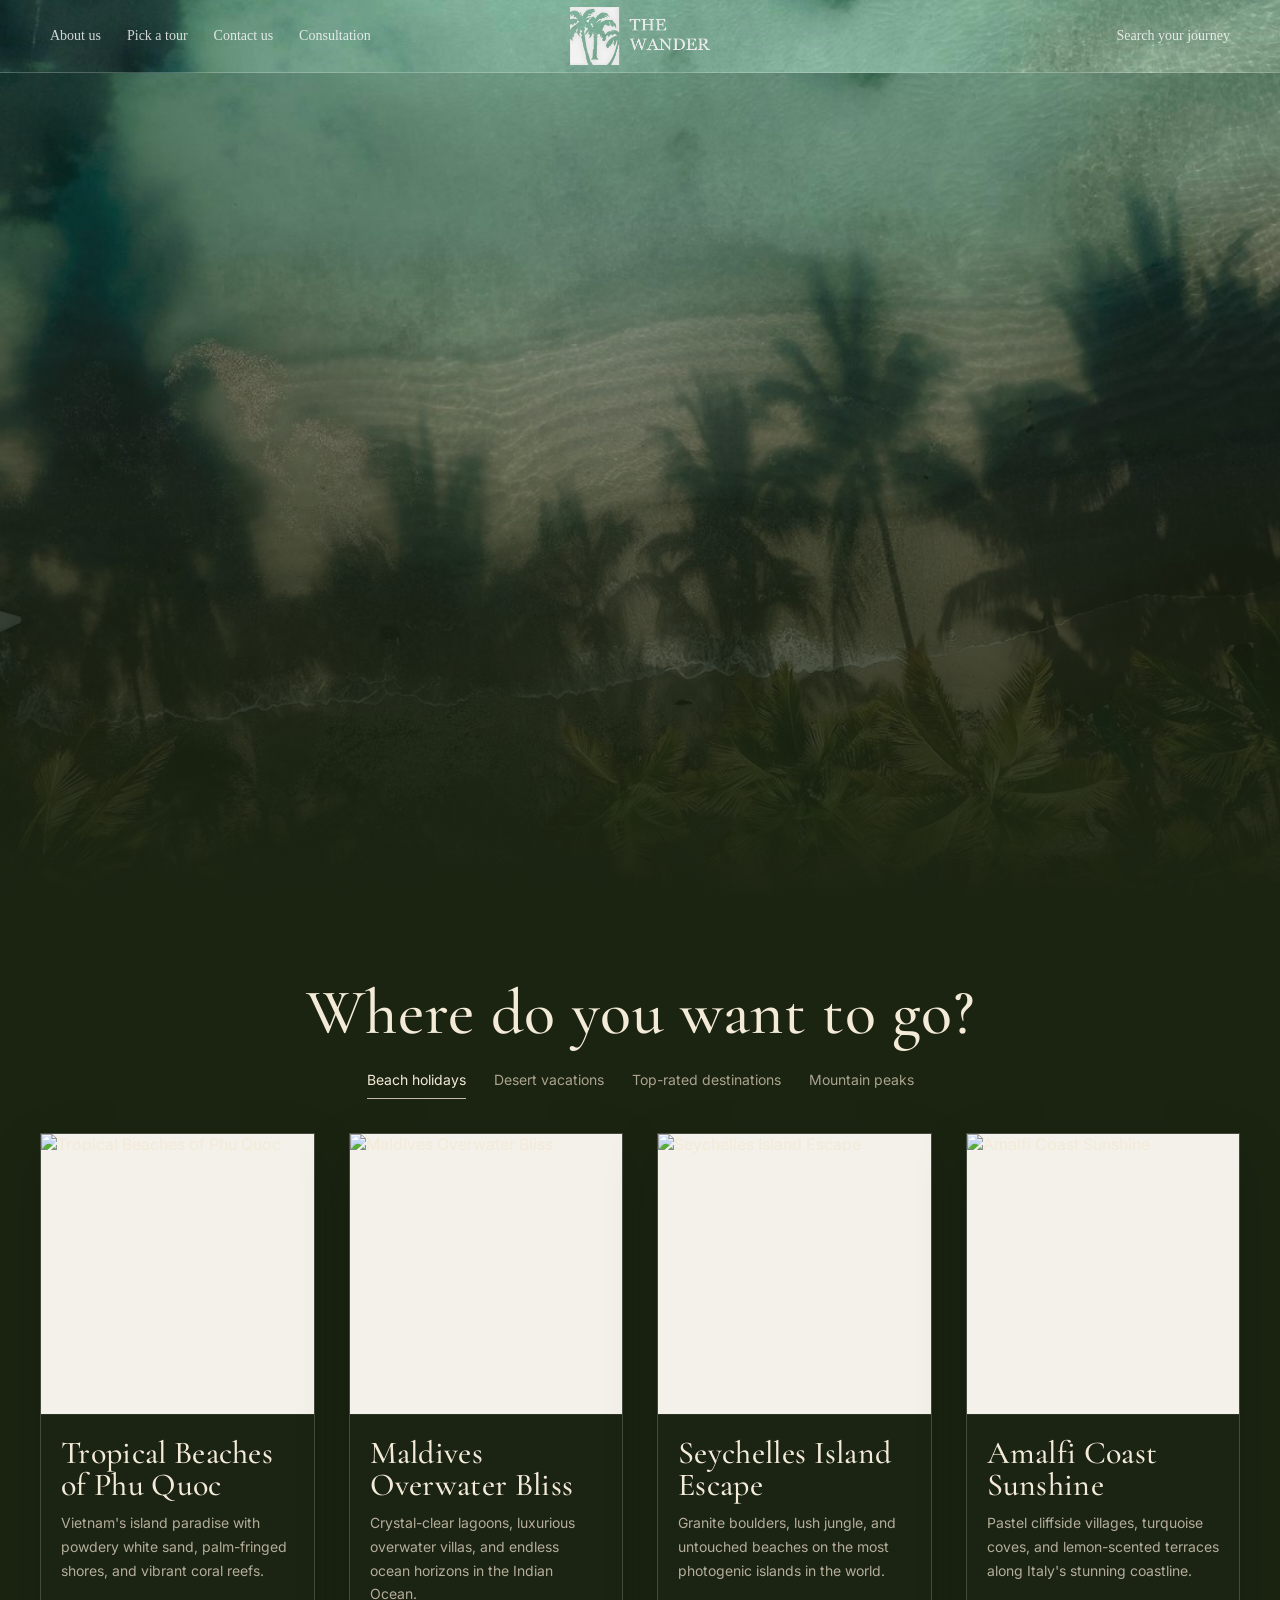
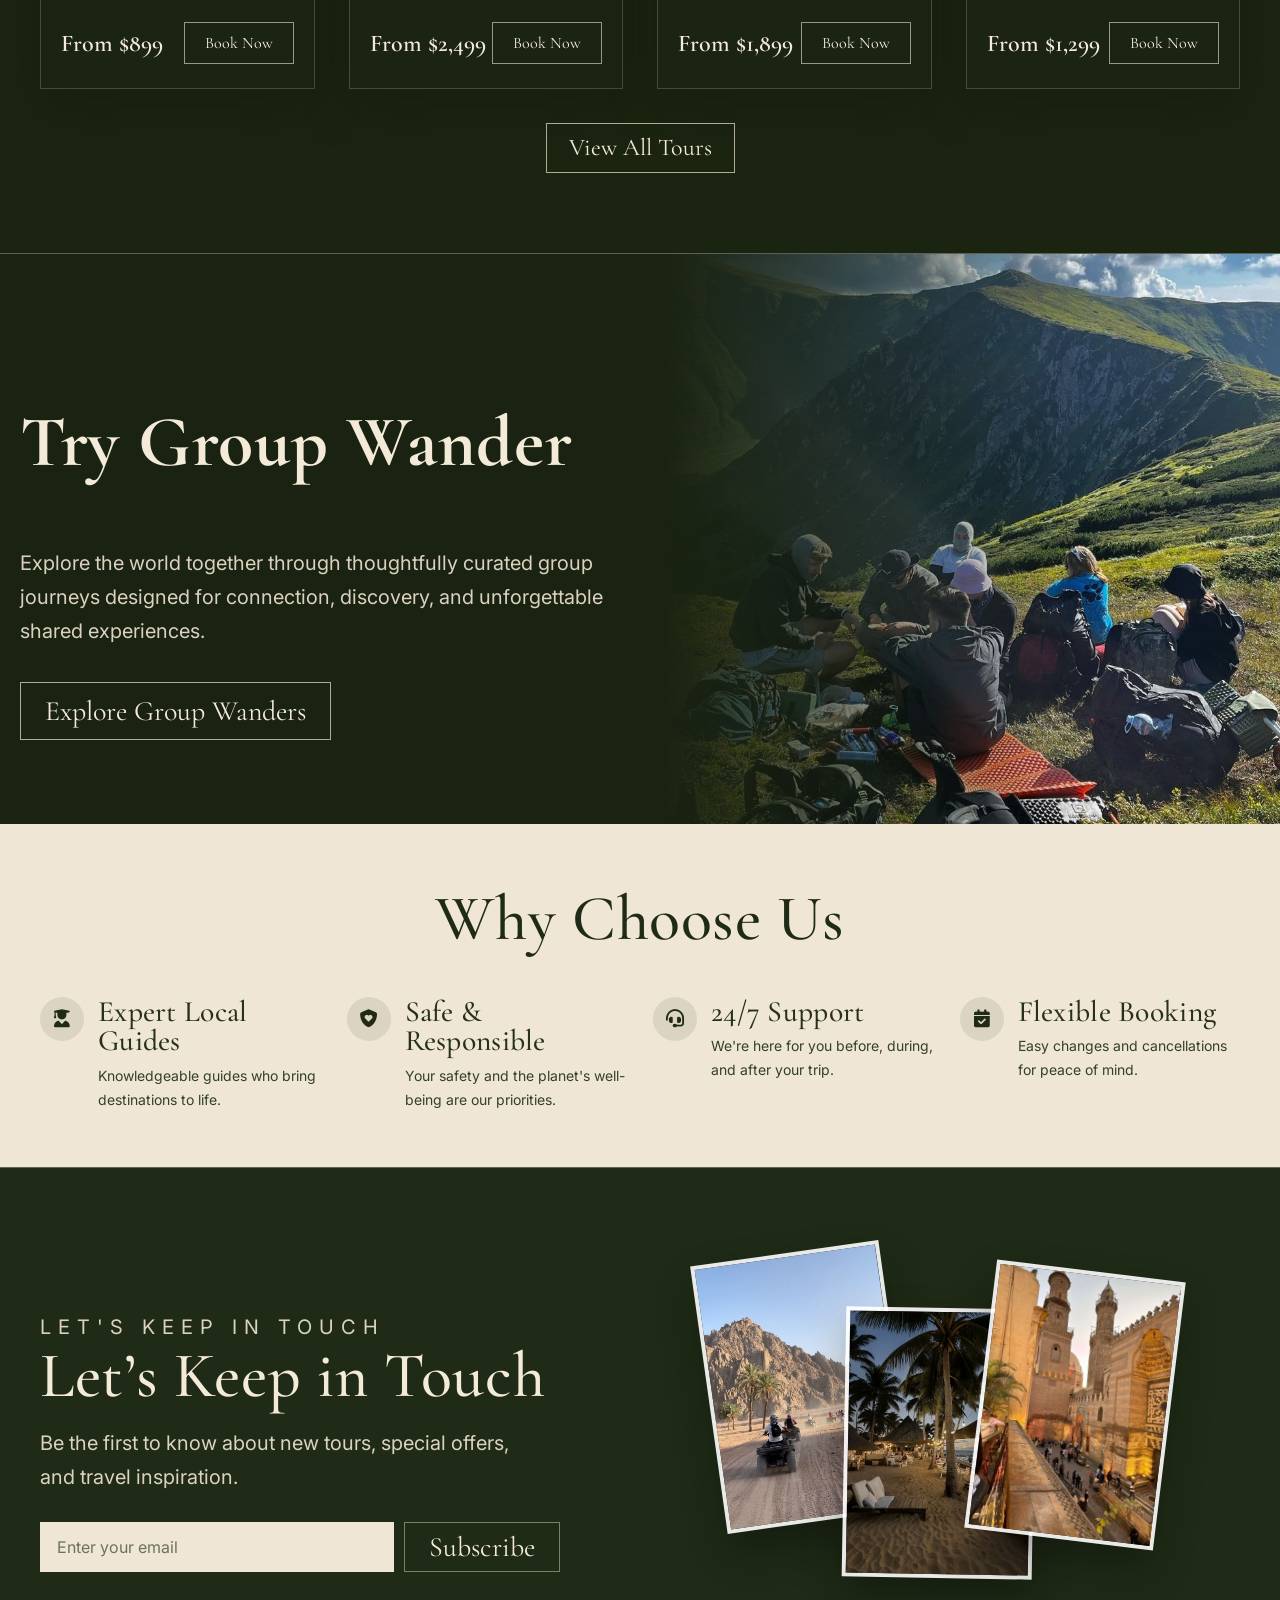
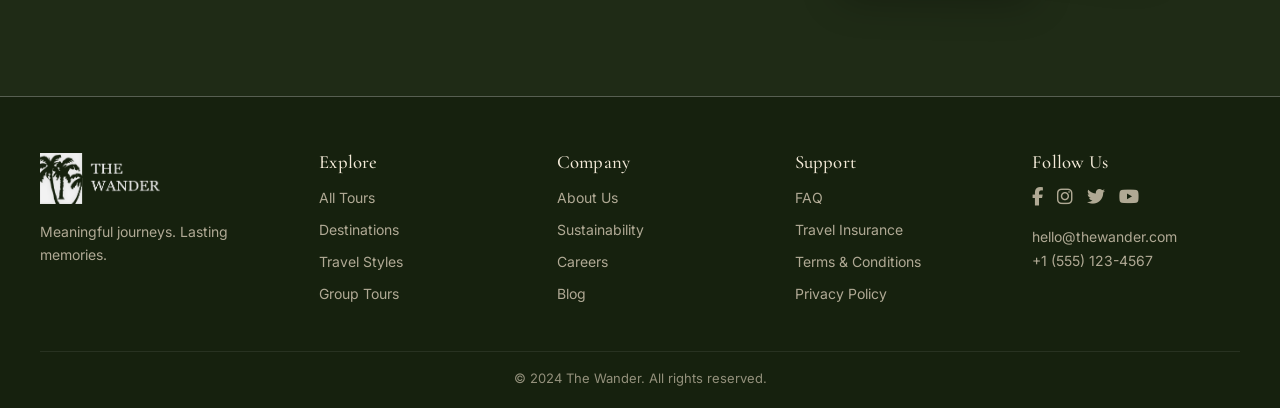
==== commit ac304cd5: "update branch" ====
--- a/the_wander_landing_page_html.html
+++ b/the_wander_landing_page_html.html
@@ -132,8 +132,7 @@
           .hero-bg {
               position: absolute;
               inset: 0;
-              z-index: -2;
-              background: radial-gradient(circle at 50% 30%, rgba(255,255,255,0.12), transparent 24%), linear-gradient(180deg, rgba(18, 28, 14, 0) 0%,rgba(18, 28, 14, 0.5) 50%, #1b2411 100%), url('main_bg.jpg') center/cover no-repeat;
+              background: radial-gradient(circle at 50% 30%, rgba(255,255,255,0.12), transparent 24%), linear-gradient(180deg, rgba(18, 28, 14, 0.18) 0%, #1b2411 100%), url('main_bg.jpg') center/cover no-repeat;
           }
           .hero-content {
               display: flex;
@@ -157,12 +156,11 @@
           }
         h1 {
           margin: 0;
-          font-size: clamp(3.5rem, 9vw, 4rem);
+          font-size: clamp(3.5rem, 9vw, 6.8rem);
           line-height: 0.94;
           font-weight: 600;
           color: #fff7ea;
         }
-
           h2 {
               display: block;
               font-size: 4.5em;
@@ -180,11 +178,11 @@
               font-family: 'Inter', system-ui, sans-serif !important;
           }
           .hero-copy p {
-              margin: 22px 80px 0;
+              margin: 22px 0 0;
               max-width: 540px;
               font-size: 1.1rem;
               line-height: 1.7;
-              color: #fff7ea;
+              color: rgba(243, 234, 216, 0.92);
               font-family: 'Inter', system-ui, sans-serif !important;
           }
           .hero-welcome {
@@ -658,9 +656,14 @@
           <div class="container hero-content">
               <div class="hero-main">
                   <div class="hero-copy">
-            
-                      <h1 class="serif">UNVEIL YOUR JOURNEY BEYOD THE SHORELINE</h1>
-                      <p>Expertly curated escapes to the world's most breathtaking, untouched destinations. Begin your unforgettable adventure.</p>
+                      <div class="hero-welcome">
+                          <div class="hero-welcome-icon">
+                              <i class="fas fa-compass"></i>
+                          </div>
+                          <span class="hero-welcome-text">Welcome to The Wander</span>
+                      </div>
+                      <h1 class="serif">Wander With Intention.</h1>
+                      <p>Discover transformative journeys that connect you with nature, culture, and like-minded travelers. Every trip is thoughtfully curated to create lasting memories and meaningful experiences.</p>
                   </div>
 
                   <div class="hero-cta">
@@ -685,32 +688,32 @@
 
             <div class="cards">
               <article class="card">
-                <div class="image-wrap"><img src="https://images.unsplash.com/photo-1500375592092-40eb2168fd21?auto=format&fit=crop&w=900&q=80" alt="Beach holidays"></div>
+                <div class="image-wrap"><img src="phu_quoc.jpg" alt="Tropical Beaches of Phu Quoc"></div>
                 <div class="content">
-                  <h3 class="serif">Beach holidays</h3>
-                  <p>Curated journeys crafted for memorable experiences.</p>
+                  <h3 class="serif">Tropical Beaches of Phu Quoc</h3>
+                  <p>Vietnam's island paradise with powdery white sand, palm-fringed shores, and vibrant coral reefs.</p>
                   <div class="card-bottom">
-                    <span class="card-price">From $1,299</span>
+                    <span class="card-price">From $899</span>
                     <button class="card-book-btn">Book Now</button>
                   </div>
                 </div>
               </article>
               <article class="card">
-                <div class="image-wrap"><img src="https://images.unsplash.com/photo-1509316785289-025f5b846b35?auto=format&fit=crop&w=900&q=80" alt="Desert vacations"></div>
+                <div class="image-wrap"><img src="maldives.jpg" alt="Maldives Overwater Bliss"></div>
                 <div class="content">
-                  <h3 class="serif">Desert vacations</h3>
-                  <p>Curated journeys crafted for memorable experiences.</p>
+                  <h3 class="serif">Maldives Overwater Bliss</h3>
+                  <p>Crystal-clear lagoons, luxurious overwater villas, and endless ocean horizons in the Indian Ocean.</p>
                   <div class="card-bottom">
-                    <span class="card-price">From $1,599</span>
+                    <span class="card-price">From $2,499</span>
                     <button class="card-book-btn">Book Now</button>
                   </div>
                 </div>
               </article>
               <article class="card">
-                <div class="image-wrap"><img src="https://images.unsplash.com/photo-1501785888041-af3ef285b470?auto=format&fit=crop&w=900&q=80" alt="Top-rated destinations"></div>
+                <div class="image-wrap"><img src="seychelles.jpg" alt="Seychelles Island Escape"></div>
                 <div class="content">
-                  <h3 class="serif">Top-rated destinations</h3>
-                  <p>Curated journeys crafted for memorable experiences.</p>
+                  <h3 class="serif">Seychelles Island Escape</h3>
+                  <p>Granite boulders, lush jungle, and untouched beaches on the most photogenic islands in the world.</p>
                   <div class="card-bottom">
                     <span class="card-price">From $1,899</span>
                     <button class="card-book-btn">Book Now</button>
@@ -718,12 +721,12 @@
                 </div>
               </article>
               <article class="card">
-                <div class="image-wrap"><img src="https://images.unsplash.com/photo-1464822759023-fed622ff2c3b?auto=format&fit=crop&w=900&q=80" alt="Mountain peaks"></div>
+                <div class="image-wrap"><img src="amalfi_coast.jpg" alt="Amalfi Coast Sunshine"></div>
                 <div class="content">
-                  <h3 class="serif">Mountain peaks</h3>
-                  <p>Curated journeys crafted for memorable experiences.</p>
+                  <h3 class="serif">Amalfi Coast Sunshine</h3>
+                  <p>Pastel cliffside villages, turquoise coves, and lemon-scented terraces along Italy's stunning coastline.</p>
                   <div class="card-bottom">
-                    <span class="card-price">From $1,499</span>
+                    <span class="card-price">From $1,299</span>
                     <button class="card-book-btn">Book Now</button>
                   </div>
                 </div>
@@ -799,6 +802,7 @@
         <section id="consultation" class="newsletter">
           <div class="container grid">
             <div>
+              <p class="eyebrow">Let's Keep in Touch</p>
               <h2 class="serif">Let’s Keep in Touch</h2>
               <p>Be the first to know about new tours, special offers, and travel inspiration.</p>
               <div class="form-row">
@@ -808,9 +812,9 @@
             </div>
 
             <div class="polaroids" aria-hidden="true">
-              <img class="p1" src="https://images.unsplash.com/photo-1506744038136-46273834b3fb?auto=format&fit=crop&w=700&q=80" alt="Lake view" />
-              <img class="p2" src="https://images.unsplash.com/photo-1500530855697-b586d89ba3ee?auto=format&fit=crop&w=700&q=80" alt="Van road trip" />
-              <img class="p3" src="https://images.unsplash.com/photo-1507525428034-b723cf961d3e?auto=format&fit=crop&w=700&q=80" alt="Desert sunset" />
+              <img class="p1" src="Polaroid1.jpg" alt="Lake view" />
+              <img class="p2" src="Polaroid2.jpg" alt="Van road trip" />
+              <img class="p3" src="Polaroid3.jpg" alt="Desert sunset" />
             </div>
           </div>
         </section>
@@ -890,26 +894,30 @@
             // Update card images and titles based on selected tab
             const cards = document.querySelectorAll('.card');
             const cardData = {
-              'Beach holidays': {
-                img: 'https://images.unsplash.com/photo-1500375592092-40eb2168fd21?auto=format&fit=crop&w=900&q=80',
-                title: 'Beach holidays',
-                price: 'From $1,299'
-              },
-              'Desert vacations': {
-                img: 'https://images.unsplash.com/photo-1509316785289-025f5b846b35?auto=format&fit=crop&w=900&q=80',
-                title: 'Desert vacations',
-                price: 'From $1,599'
-              },
-              'Top-rated destinations': {
-                img: 'https://images.unsplash.com/photo-1501785888041-af3ef285b470?auto=format&fit=crop&w=900&q=80',
-                title: 'Top-rated destinations',
-                price: 'From $1,899'
-              },
-              'Mountain peaks': {
-                img: 'https://images.unsplash.com/photo-1464822759023-fed622ff2c3b?auto=format&fit=crop&w=900&q=80',
-                title: 'Mountain peaks',
-                price: 'From $1,499'
-              }
+              'Beach holidays': [
+                { img: 'phu_quoc.jpg', title: 'Tropical Beaches of Phu Quoc', desc: "Vietnam's island paradise with powdery white sand, palm-fringed shores, and vibrant coral reefs.", price: 'From $899' },
+                { img: 'maldives.jpg', title: 'Maldives Overwater Bliss', desc: 'Crystal-clear lagoons, luxurious overwater villas, and endless ocean horizons in the Indian Ocean.', price: 'From $2,499' },
+                { img: 'seychelles.jpg', title: 'Seychelles Island Escape', desc: 'Granite boulders, lush jungle, and untouched beaches on the most photogenic islands in the world.', price: 'From $1,899' },
+                { img: 'amalfi_coast.jpg', title: 'Amalfi Coast Sunshine', desc: "Pastel cliffside villages, turquoise coves, and lemon-scented terraces along Italy's stunning coastline.", price: 'From $1,299' }
+              ],
+              'Desert vacations': [
+                { img: 'sahara.jpg', title: 'Sahara Dunes & Stars', desc: 'Camel treks over golden ergs, nights under a blanket of stars in a traditional Berber camp.', price: 'From $1,099' },
+                { img: 'wadi_rum.jpg', title: 'Wadi Rum Martian Landscapes', desc: "Explore Jordan's red desert valleys, towering rock bridges, and Bedouin hospitality beyond compare.", price: 'From $979' },
+                { img: 'atacama.jpg', title: 'Atacama Desert Adventure', desc: 'The driest non-polar desert on Earth: salt flats, geysers, and lunar-like valleys in northern Chile.', price: 'From $1,549' },
+                { img: 'dubai_desert.jpg', title: 'Dubai Desert Safari', desc: 'Thrilling dune bashing, sunset falconry, and a royal desert banquet in the Arabian sands.', price: 'From $749' }
+              ],
+              'Top-rated destinations': [
+                { img: 'paris.jpg', title: 'Iconic Parisian Rendezvous', desc: 'Eiffel Tower views, Seine river cruises, and world-class art in the timeless City of Light.', price: 'From $1,199' },
+                { img: 'kyoto.jpg', title: 'Timeless Kyoto Temples', desc: "Bamboo groves, golden pavilions, tea ceremonies, and geisha districts in Japan's cultural heart.", price: 'From $1,699' },
+                { img: 'rome.jpg', title: 'Roman Holiday Splendour', desc: 'Ancient ruins, Vatican masterpieces, and gelato on sun-drenched piazzas in the Eternal City.', price: 'From $1,049' },
+                { img: 'new_york.jpg', title: 'New York City Lights', desc: "Broadway shows, skyline views from Central Park, and the electric buzz of Manhattan's streets.", price: 'From $1,349' }
+              ],
+              'Mountain peaks': [
+                { img: 'everest.jpg', title: 'Everest Base Camp Trek', desc: 'Hike through Sherpa villages and rhododendron forests to the foot of the world's highest peak.', price: 'From $1,899' },
+                { img: 'swiss_alps.jpg', title: 'Swiss Alps Panorama', desc: 'Jungfrau railways, flower-filled meadows, and views of the Eiger, Mönch, and Jungfrau trio.', price: 'From $1,499' },
+                { img: 'patagonia.jpg', title: 'Patagonian Peaks Expedition', desc: 'Torres del Paine granite spires, ice fields, and untamed wilderness at the end of the world.', price: 'From $2,199' },
+                { img: 'canadian_rockies.jpg', title: 'Canadian Rockies Explorer', desc: 'Turquoise lakes, towering waterfalls, and the Icefields Parkway through Banff and Jasper.', price: 'From $1,599' }
+              ]
             };
             
             const data = cardData[category];
@@ -917,12 +925,14 @@
               cards.forEach((card, index) => {
                 const img = card.querySelector('.image-wrap img');
                 const title = card.querySelector('h3');
+                const desc = card.querySelector('p');
                 const price = card.querySelector('.card-price');
                 
-                img.src = data.img;
-                img.alt = data.title;
-                title.textContent = data.title;
-                price.textContent = data.price;
+                img.src = data[index].img;
+                img.alt = data[index].title;
+                title.textContent = data[index].title;
+                desc.textContent = data[index].desc;
+                price.textContent = data[index].price;
               });
             }
           });
